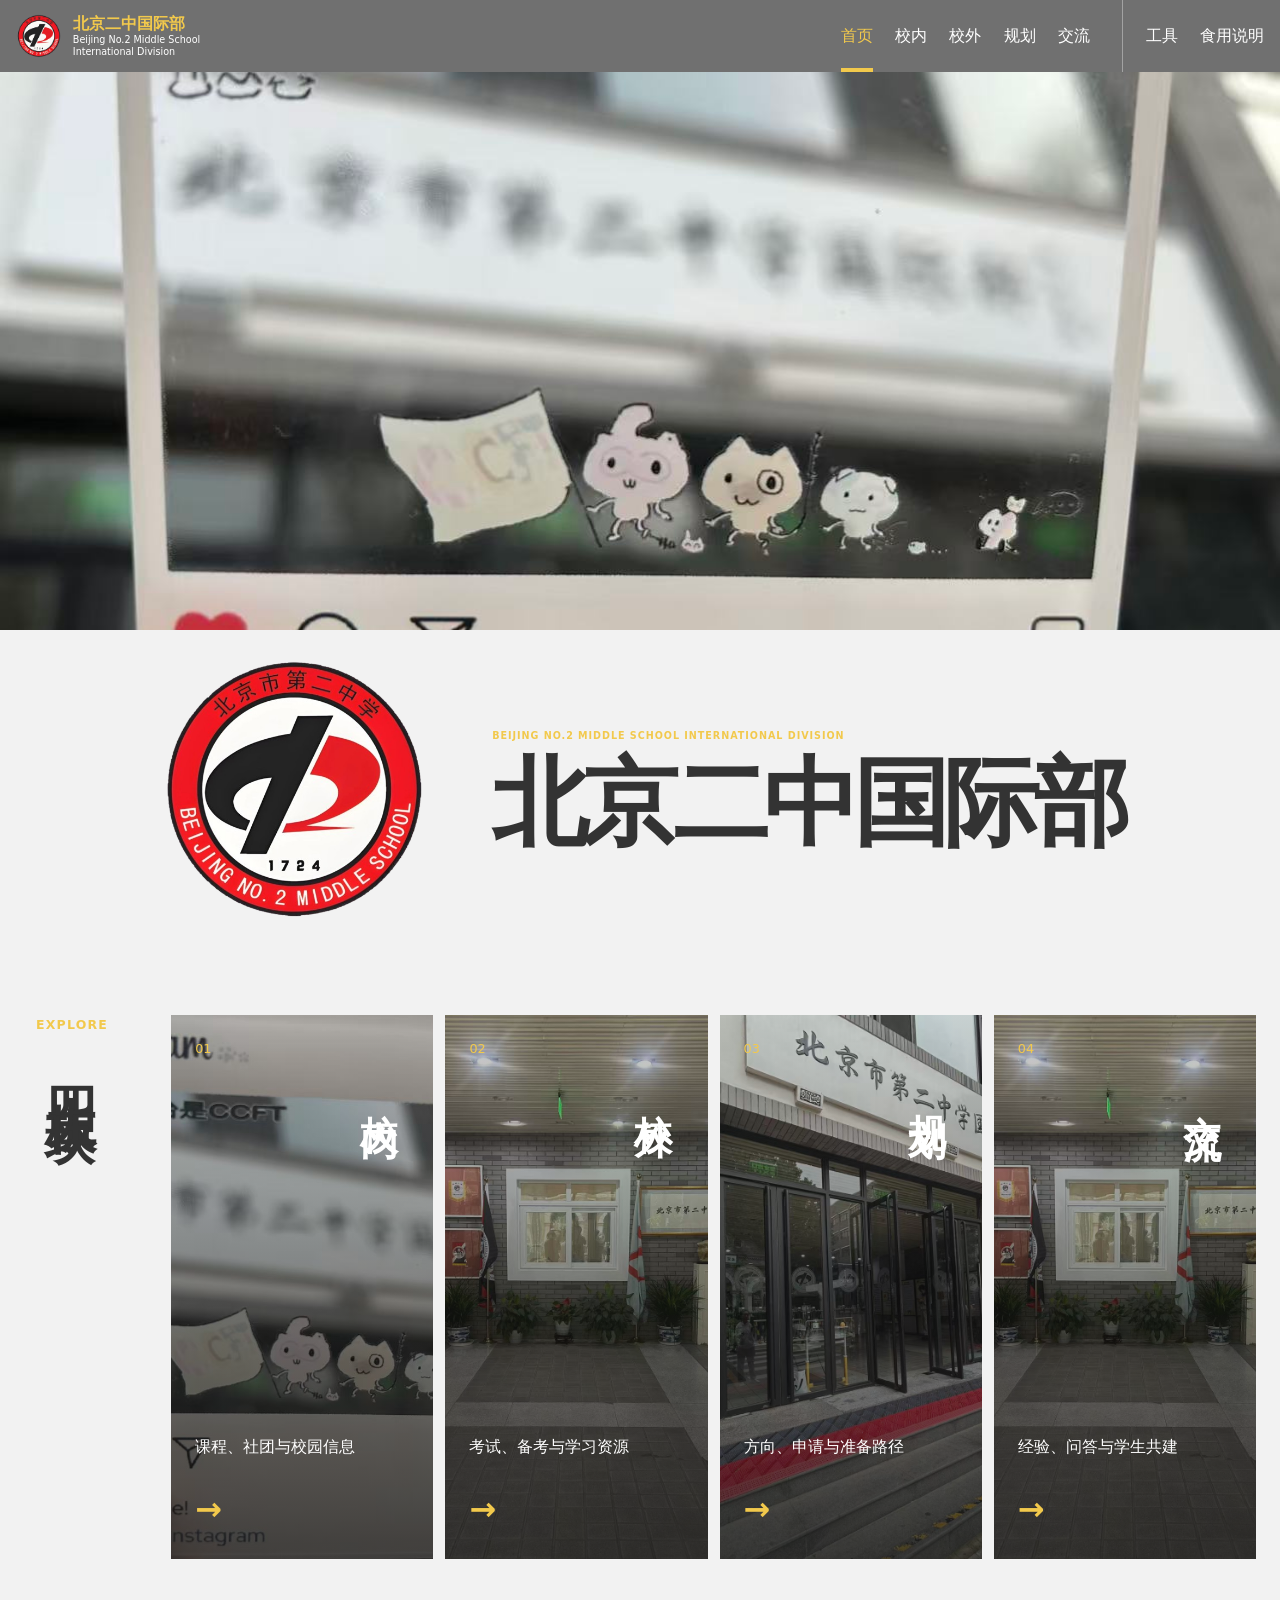
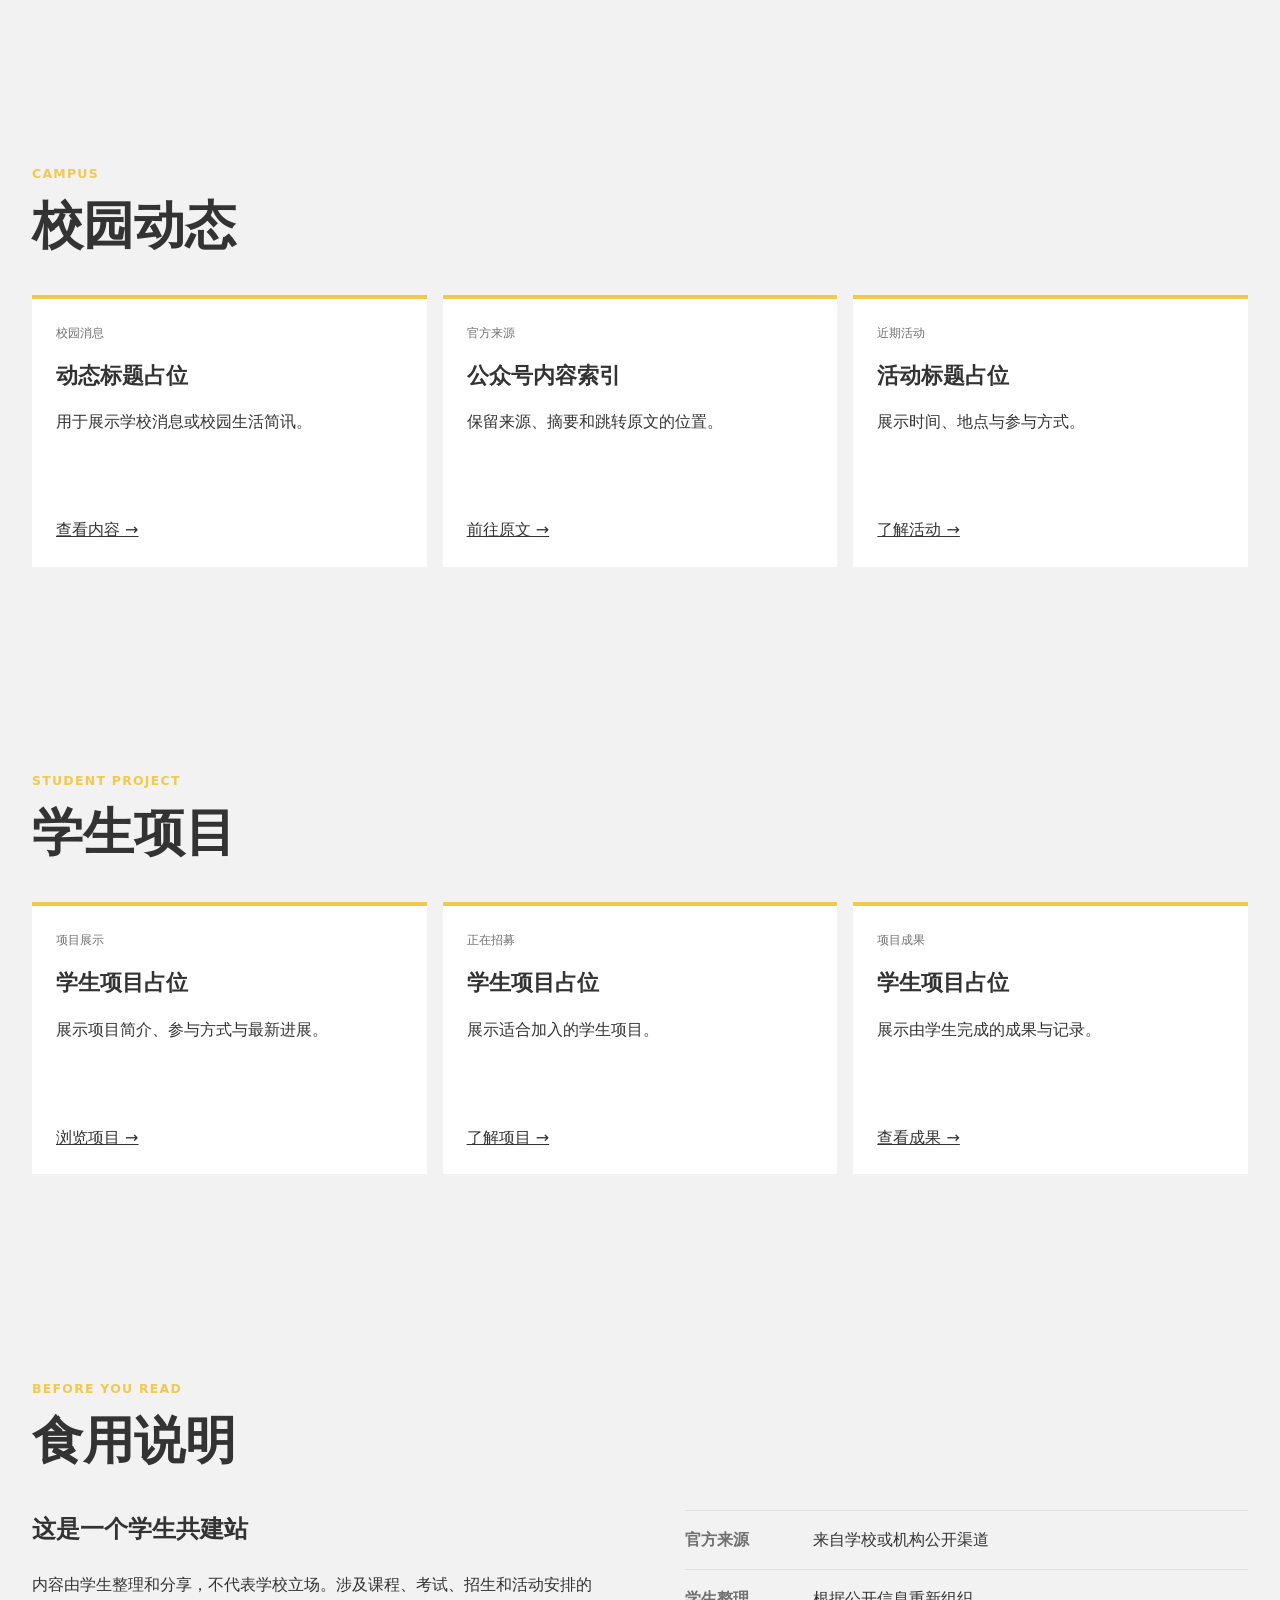
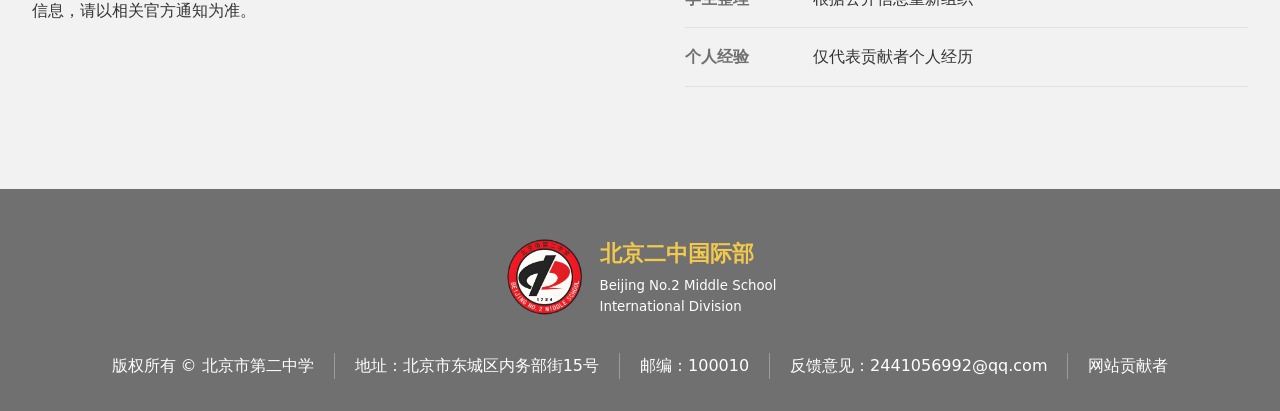
==== index.html @ c49518a4 "Add website prototype" ====
<!doctype html>
<html lang="zh-CN">
<head>
  <meta charset="utf-8">
  <meta name="viewport" content="width=device-width, initial-scale=1">
  <meta name="description" content="面向北京二中国际部学生的校园信息与经验共建站。">
  <title>学生共建站｜北京二中国际部</title>
  <link rel="stylesheet" href="assets/css/base.css">
  <link rel="stylesheet" href="assets/css/home.css">
</head>
<body>
  <header class="nav">
    <div class="wrap nav-in">
      <a class="brand" href="index.html" aria-label="返回首页">
        <img class="brand-logo" src="assets/img/badge.png" alt="北京二中校徽">
        <span class="brand-name">北京二中国际部<small>Beijing No.2 Middle School<br>International Division</small></span>
      </a>

      <nav class="links" aria-label="主导航">
        <a class="is-on" href="index.html">首页</a>
        <a href="School/index.html">校内</a>
        <a href="OffCampus/index.html">校外</a>
        <a href="Planning/index.html">规划</a>
        <a href="Community/index.html">交流</a>
      </nav>

      <nav class="tools" aria-label="辅助导航">
        <a href="Tools/index.html">工具</a>
        <a href="#guide">食用说明</a>
      </nav>

      <details class="menu">
        <summary>☰</summary>
        <nav class="menu-list" aria-label="移动端导航">
          <a href="index.html">首页</a>
          <a href="School/index.html">校内</a>
          <a href="OffCampus/index.html">校外</a>
          <a href="Planning/index.html">规划</a>
          <a href="Community/index.html">交流</a>
          <a href="Tools/index.html">工具</a>
          <a href="#guide">食用说明</a>
        </nav>
      </details>
    </div>
  </header>

  <main class="home">
    <section class="hero" aria-label="校园风景">
      <img src="assets/img/hero-1.jpg" alt="校园活动场景">
    </section>

    <div class="page">
      <section class="intro">
      <div class="wrap intro-in">
        <img class="intro-logo" src="assets/img/badge.png" alt="校徽">
        <div>
          <p class="eyebrow">Beijing No.2 Middle School International Division</p>
          <h1>北京二中国际部</h1>
        </div>
      </div>
      </section>

      <section class="section wrap portals" id="portals">
      <header class="portal-head">
        <p class="eyebrow">Explore</p>
        <h2>四大板块</h2>
      </header>
      <div class="tiles" aria-label="网站板块">
        <a class="tile" href="School/index.html">
          <img src="assets/img/hero-1.jpg" alt="">
          <span>01</span><h3>校内</h3><p>课程、社团与校园信息</p><b aria-hidden="true">→</b>
        </a>
        <a class="tile" href="OffCampus/index.html">
          <img src="assets/img/hero-2.jpg" alt="">
          <span>02</span><h3>校外</h3><p>考试、备考与学习资源</p><b aria-hidden="true">→</b>
        </a>
        <a class="tile" href="Planning/index.html">
          <img src="assets/img/hero-3.jpg" alt="">
          <span>03</span><h3>规划</h3><p>方向、申请与准备路径</p><b aria-hidden="true">→</b>
        </a>
        <a class="tile" href="Community/index.html">
          <img src="assets/img/hero-2.jpg" alt="">
          <span>04</span><h3>交流</h3><p>经验、问答与学生共建</p><b aria-hidden="true">→</b>
        </a>
      </div>
      </section>

      <section class="section section-soft">
      <div class="wrap">
        <header class="head">
          <div><p class="eyebrow">Campus</p><h2>校园动态</h2></div>
        </header>
        <div class="feed">
          <article class="story">
            <p class="tag">校园消息</p><h3>动态标题占位</h3>
            <p>用于展示学校消息或校园生活简讯。</p><a href="#">查看内容 →</a>
          </article>
          <article class="story">
            <p class="tag">官方来源</p><h3>公众号内容索引</h3>
            <p>保留来源、摘要和跳转原文的位置。</p><a href="#">前往原文 →</a>
          </article>
          <article class="story">
            <p class="tag">近期活动</p><h3>活动标题占位</h3>
            <p>展示时间、地点与参与方式。</p><a href="#">了解活动 →</a>
          </article>
        </div>
      </div>
      </section>

      <section class="section section-soft">
      <div class="wrap">
        <header class="head">
          <div><p class="eyebrow">Student Project</p><h2>学生项目</h2></div>
        </header>
        <div class="feed">
          <article class="story">
            <p class="tag">项目展示</p><h3>学生项目占位</h3>
            <p>展示项目简介、参与方式与最新进展。</p><a href="#">浏览项目 →</a>
          </article>
          <article class="story">
            <p class="tag">正在招募</p><h3>学生项目占位</h3>
            <p>展示适合加入的学生项目。</p><a href="#">了解项目 →</a>
          </article>
          <article class="story">
            <p class="tag">项目成果</p><h3>学生项目占位</h3>
            <p>展示由学生完成的成果与记录。</p><a href="#">查看成果 →</a>
          </article>
        </div>
      </div>
      </section>

      <section class="section wrap guide" id="guide">
      <header class="head">
        <div><p class="eyebrow">Before You Read</p><h2>食用说明</h2></div>
      </header>
      <div class="guide-grid">
        <div>
          <h3>这是一个学生共建站</h3>
          <p>内容由学生整理和分享，不代表学校立场。涉及课程、考试、招生和活动安排的信息，请以相关官方通知为准。</p>
        </div>
        <ul class="notes">
          <li><b>官方来源</b><span>来自学校或机构公开渠道</span></li>
          <li><b>学生整理</b><span>根据公开信息重新组织</span></li>
          <li><b>个人经验</b><span>仅代表贡献者个人经历</span></li>
        </ul>
      </div>
      </section>

    </div>
  </main>

  <footer class="foot">
    <div class="wrap foot-in">
      <a class="foot-brand" href="index.html" aria-label="返回首页">
        <img src="assets/img/badge.png" alt="校徽">
        <span><b>北京二中国际部</b><small>Beijing No.2 Middle School<br>International Division</small></span>
      </a>
      <div class="foot-meta">
        <span>版权所有 © 北京市第二中学</span>
        <span>地址：北京市东城区内务部街15号</span>
        <span>邮编：100010</span>
        <a href="mailto:2441056992@qq.com">反馈意见：2441056992@qq.com</a>
        <a href="#">网站贡献者</a>
      </div>
    </div>
  </footer>
</body>
</html>
---- assets/css/base.css ----
* {
  box-sizing: border-box;
}

body {
  margin: 0;
  font-family: system-ui, sans-serif;
  line-height: 1.6;
}

.container {
  width: min(100% - 2rem, 72rem);
  margin-inline: auto;
}

header,
main,
footer {
  padding-block: 1.5rem;
}

nav ul,
.list {
  display: flex;
  flex-wrap: wrap;
  gap: 0.75rem 1.25rem;
  padding: 0;
  list-style: none;
}

.grid {
  display: grid;
  grid-template-columns: repeat(auto-fit, minmax(14rem, 1fr));
  gap: 1rem;
}

.card {
  padding: 1rem;
  border: 1px solid;
}

.card h2,
.card h3 {
  margin-top: 0;
}

.stack > * + * {
  margin-top: 1.5rem;
}

table {
  width: 100%;
  border-collapse: collapse;
}

th,
td {
  padding: 0.75rem;
  border: 1px solid;
  text-align: left;
}

footer {
  margin-top: 2rem;
  border-top: 1px solid;
}
---- assets/css/home.css ----
:root {
  --gray: #707070;
  --yellow: #f2c94c;
  --soft: #f2f2f2;
  --ink: #333;
  --white: #fff;
  --line: #e0e0e0;
}

html {
  scroll-behavior: smooth;
}

body {
  background: var(--white);
  color: var(--ink);
}

a {
  color: inherit;
}

.wrap {
  width: min(100% - 3rem, 76rem);
  margin-inline: auto;
}

.nav {
  position: sticky;
  top: 0;
  z-index: 20;
  padding: 0;
  background: var(--gray);
  color: var(--white);
}

.nav-in {
  width: min(100% - 2rem, 90rem);
  min-height: 4.5rem;
  display: flex;
  align-items: center;
  gap: 2rem;
}

.brand {
  display: flex;
  align-items: center;
  gap: 0.75rem;
  text-decoration: none;
  white-space: nowrap;
}

.brand-logo {
  width: 2.8rem;
  height: 2.8rem;
  object-fit: contain;
}

.brand-name {
  color: var(--yellow);
  font-weight: 700;
  line-height: 1.25;
}

.brand-name small {
  display: block;
  color: var(--white);
  font-size: 0.6rem;
  font-weight: 500;
}

.links,
.tools {
  display: flex;
  align-items: center;
  gap: 1.4rem;
}

.links {
  margin-left: auto;
}

.links a,
.tools a {
  padding-block: 1.45rem 1.2rem;
  border-bottom: 0.25rem solid transparent;
  text-decoration: none;
}

.links a:hover,
.links .is-on,
.tools a:hover {
  border-color: var(--yellow);
  color: var(--yellow);
}

.tools {
  padding-left: 1.4rem;
  border-left: 1px solid rgba(255, 255, 255, 0.35);
}

.menu {
  display: none;
  margin-left: auto;
  position: relative;
}

.menu summary {
  cursor: pointer;
  list-style: none;
}

.menu-list {
  position: absolute;
  top: 2.4rem;
  right: 0;
  min-width: 11rem;
  display: grid;
  padding: 0.75rem;
  background: var(--gray);
  border: 1px solid rgba(255, 255, 255, 0.35);
}

.menu-list a {
  padding: 0.7rem 0.8rem;
  text-decoration: none;
}

.home {
  padding: 0;
}

.hero {
  position: sticky;
  top: 4.5rem;
  height: 62svh;
  overflow: hidden;
  padding: 0;
  background: var(--ink);
}

.hero img {
  width: 100%;
  height: 100%;
  object-fit: cover;
  object-position: center;
}

.page {
  position: relative;
  z-index: 2;
  background: var(--soft);
}

.intro {
  position: relative;
  display: grid;
  align-items: center;
  padding-block: clamp(0.875rem, 2vw, 1.5rem) clamp(1.5rem, 3vw, 3rem);
  background: var(--soft);
}

.intro-in {
  display: flex;
  align-items: center;
  justify-content: center;
  gap: clamp(1.5rem, 5vw, 4rem);
}

.intro-logo {
  width: clamp(9rem, 22vw, 17rem);
  height: auto;
}

.intro h1 {
  margin: 0;
  font-size: clamp(3rem, 7.5vw, 7rem);
  line-height: 1;
  letter-spacing: -0.06em;
}

.eyebrow {
  margin: 0 0 0.75rem;
  color: var(--yellow);
  font-size: 0.78rem;
  font-weight: 700;
  letter-spacing: 0.1em;
  text-transform: uppercase;
}

.intro .eyebrow {
  font-size: clamp(0.58rem, 0.75vw, 0.78rem);
}

.section {
  padding-block: clamp(4rem, 8vw, 7rem);
}

.section-soft {
  background: var(--soft);
}

.head {
  display: flex;
  align-items: end;
  justify-content: space-between;
  gap: 2rem;
  margin-bottom: 2.5rem;
  padding: 0;
}

.head h2 {
  margin: 0;
  font-size: clamp(2rem, 4vw, 3.2rem);
  line-height: 1.15;
}

.head > p {
  max-width: 28rem;
  margin: 0;
}

.portals {
  width: min(100% - 3rem, 86rem);
  display: grid;
  grid-template-columns: 6rem 1fr;
  gap: clamp(1.5rem, 4vw, 3.5rem);
  padding-top: clamp(2rem, 4vw, 4rem);
}

.portal-head {
  display: flex;
  flex-direction: column;
  align-items: center;
  padding: 0;
}

.portal-head h2 {
  margin: 0;
  font-size: clamp(2.5rem, 4vw, 4rem);
  line-height: 1.15;
  letter-spacing: 0.16em;
  writing-mode: vertical-rl;
}

.tiles {
  display: grid;
  grid-template-columns: repeat(4, 1fr);
  gap: 0.75rem;
}

.tile {
  min-height: 34rem;
  position: relative;
  isolation: isolate;
  overflow: hidden;
  display: flex;
  flex-direction: column;
  padding: 1.5rem;
  background: var(--gray);
  color: var(--white);
  text-decoration: none;
}

.tile::after {
  content: "";
  position: absolute;
  inset: 0;
  z-index: -1;
  background: linear-gradient(180deg, rgba(25, 25, 25, 0.2), rgba(25, 25, 25, 0.78));
}

.tile img {
  position: absolute;
  inset: 0;
  z-index: -2;
  width: 100%;
  height: 100%;
  object-fit: cover;
}

.tile span {
  color: var(--yellow);
  font-size: 0.8rem;
}

.tile h3 {
  margin: 1.5rem 0 0;
  font-size: 2.35rem;
  letter-spacing: 0.18em;
  writing-mode: vertical-rl;
}

.tile p {
  margin: auto 0 1.5rem;
}

.tile b {
  color: var(--yellow);
  font-size: 2rem;
}

.tile:hover {
  outline: 0.25rem solid var(--yellow);
  outline-offset: -0.25rem;
}

.feed {
  display: grid;
  grid-template-columns: repeat(3, 1fr);
  gap: 1rem;
}

.story {
  min-height: 17rem;
  display: flex;
  flex-direction: column;
  padding: 1.5rem;
  background: var(--white);
  border-top: 0.3rem solid var(--yellow);
}

.story h3 {
  margin: 1rem 0 0;
  font-size: 1.35rem;
}

.story a {
  margin-top: auto;
}

.tag {
  margin: 0;
  color: var(--gray);
  font-size: 0.78rem;
}

.guide-grid {
  display: grid;
  grid-template-columns: 1fr 1fr;
  gap: clamp(2rem, 7vw, 6rem);
}

.guide-grid h3 {
  margin-top: 0;
  font-size: 1.5rem;
}

.notes {
  margin: 0;
  padding: 0;
  list-style: none;
  border-top: 1px solid var(--line);
}

.notes li {
  display: grid;
  grid-template-columns: 7rem 1fr;
  gap: 1rem;
  padding-block: 1rem;
  border-bottom: 1px solid var(--line);
}

.notes b {
  color: var(--gray);
}

.foot {
  margin: 0;
  padding-block: 3rem 2rem;
  background: var(--gray);
  border: 0;
  color: var(--white);
}

.foot-in {
  width: min(100% - 3rem, 90rem);
  display: grid;
  justify-items: center;
  gap: 2.25rem;
}

.foot-brand {
  display: flex;
  align-items: center;
  gap: 1rem;
  color: var(--white);
  text-decoration: none;
}

.foot-brand img {
  width: 5rem;
  height: 5rem;
  object-fit: contain;
}

.foot-brand b,
.foot-brand small {
  display: block;
}

.foot-brand b {
  color: var(--yellow);
  font-size: 1.35rem;
}

.foot-brand small {
  margin-top: 0.2rem;
}

.foot-meta {
  display: flex;
  flex-wrap: wrap;
  justify-content: center;
  gap: 0.8rem 1.25rem;
}

.foot-meta > * {
  color: var(--white);
  text-decoration: none;
}

.foot-meta > * + * {
  padding-left: 1.25rem;
  border-left: 1px solid rgba(255, 255, 255, 0.3);
}

.foot-note {
  margin: -1rem 0 0;
  font-size: 0.8rem;
  opacity: 0.8;
}

@media (max-width: 900px) {
  .links,
  .tools {
    display: none;
  }

  .menu {
    display: block;
  }

  .tiles {
    grid-template-columns: repeat(2, 1fr);
  }

  .tile {
    min-height: 28rem;
  }

  .feed {
    grid-template-columns: 1fr;
  }

  .story {
    min-height: 13rem;
  }

  .foot-meta {
    width: 100%;
    display: grid;
    grid-template-columns: repeat(2, minmax(0, 1fr));
  }

  .foot-meta > * + * {
    padding-left: 0;
    border-left: 0;
  }
}

@media (max-width: 600px), (max-aspect-ratio: 4 / 3) {
  .wrap {
    width: min(100% - 2rem, 76rem);
  }

  .brand-name {
    font-size: 0.9rem;
  }

  .hero {
    top: 4.5rem;
    height: 48svh;
  }

  .hero img {
    object-position: center;
  }

  .intro {
    padding-top: clamp(0.75rem, 2vw, 1.25rem);
    padding-bottom: clamp(1.25rem, 3vw, 2rem);
  }

  .intro-in {
    flex-direction: column;
    align-items: center;
    gap: clamp(1rem, 3vw, 1.5rem);
    text-align: center;
  }

  .intro-logo {
    margin-inline: auto;
  }

  .intro .eyebrow {
    width: 100%;
    font-size: clamp(0.52rem, 1.3vw, 0.68rem);
    letter-spacing: 0.08em;
  }

  .intro h1 {
    font-size: clamp(2.4rem, 10vw, 3.8rem);
  }

  .head {
    align-items: start;
    flex-direction: column;
  }

  .portals,
  .tiles,
  .guide-grid {
    grid-template-columns: 1fr;
  }

  .portal-head {
    align-items: flex-start;
  }

  .portal-head h2 {
    letter-spacing: normal;
    writing-mode: horizontal-tb;
  }

  .tile {
    min-height: 21rem;
  }

  .tile h3 {
    margin-top: auto;
    writing-mode: horizontal-tb;
  }

  .notes li {
    grid-template-columns: 1fr;
    gap: 0.25rem;
  }

  .foot-meta {
    grid-template-columns: 1fr;
    justify-items: center;
  }
}

@media (prefers-reduced-motion: reduce) {
  html {
    scroll-behavior: auto;
  }
}
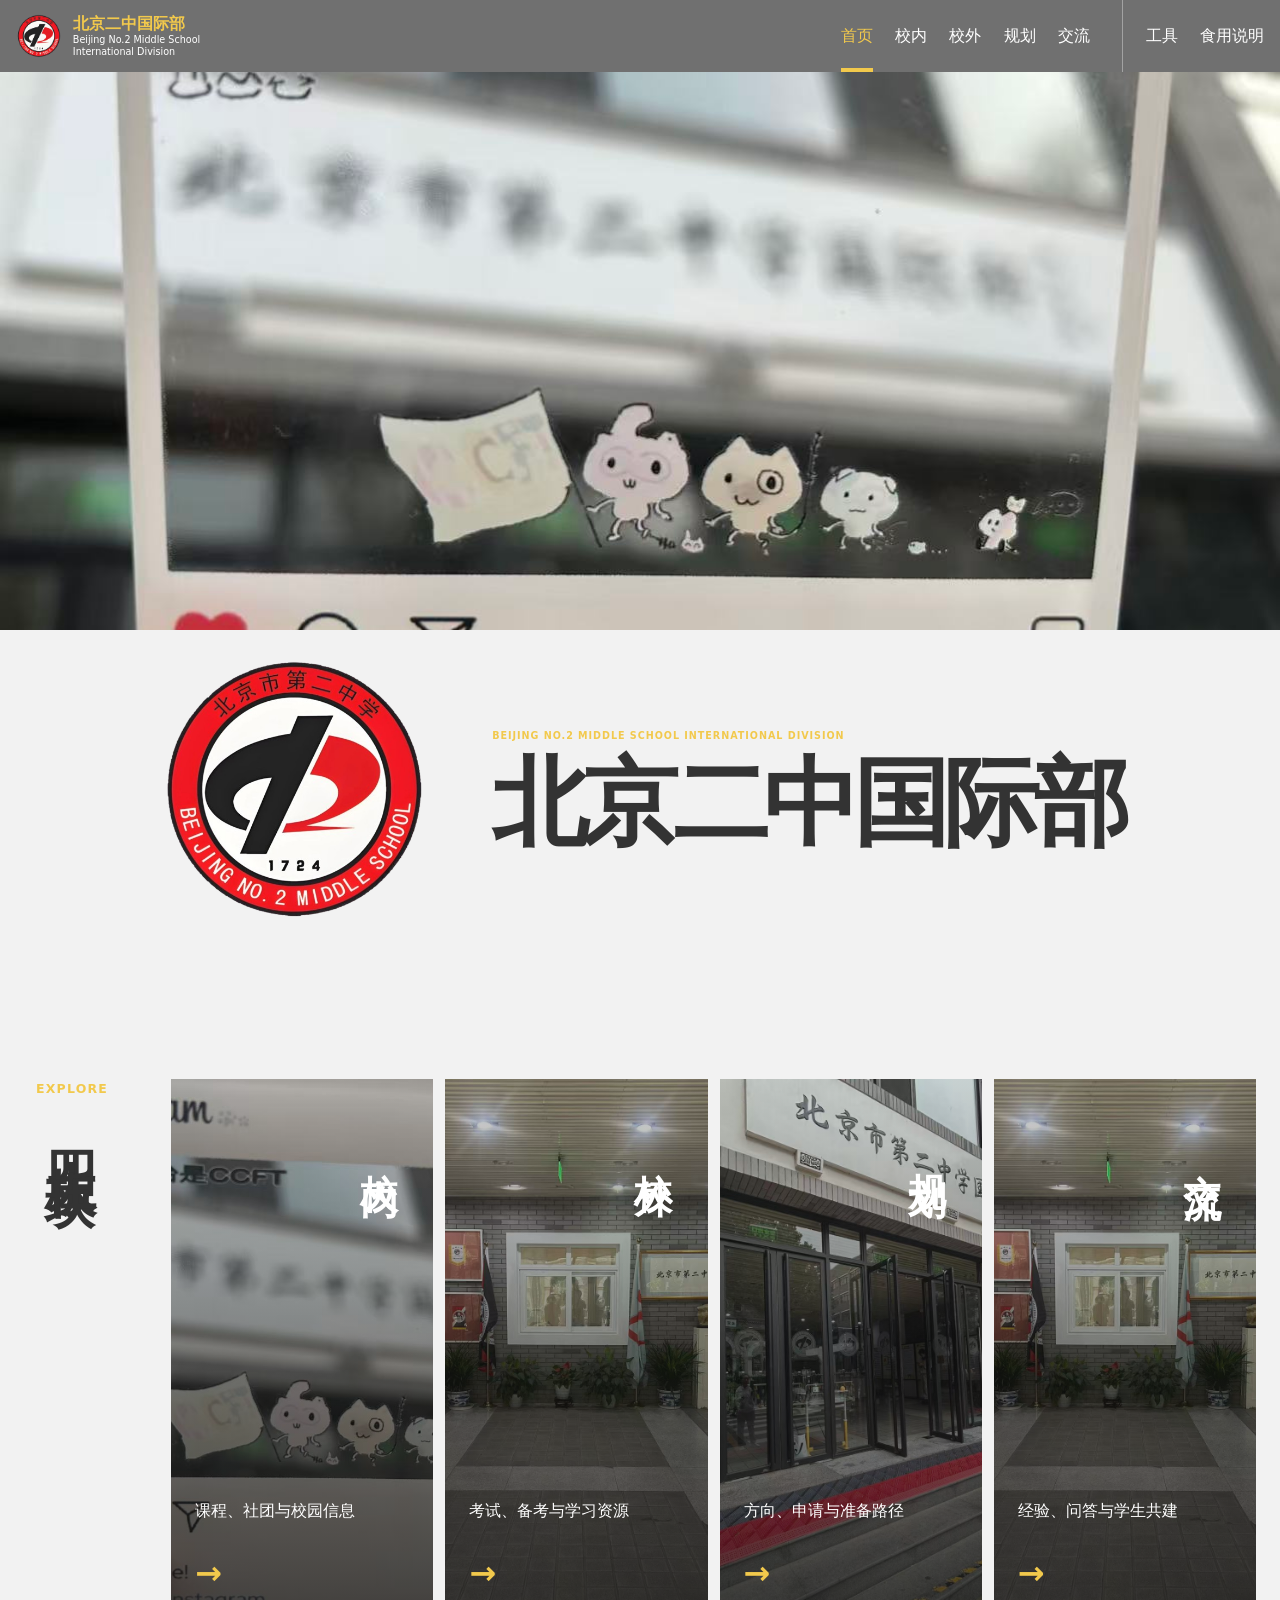
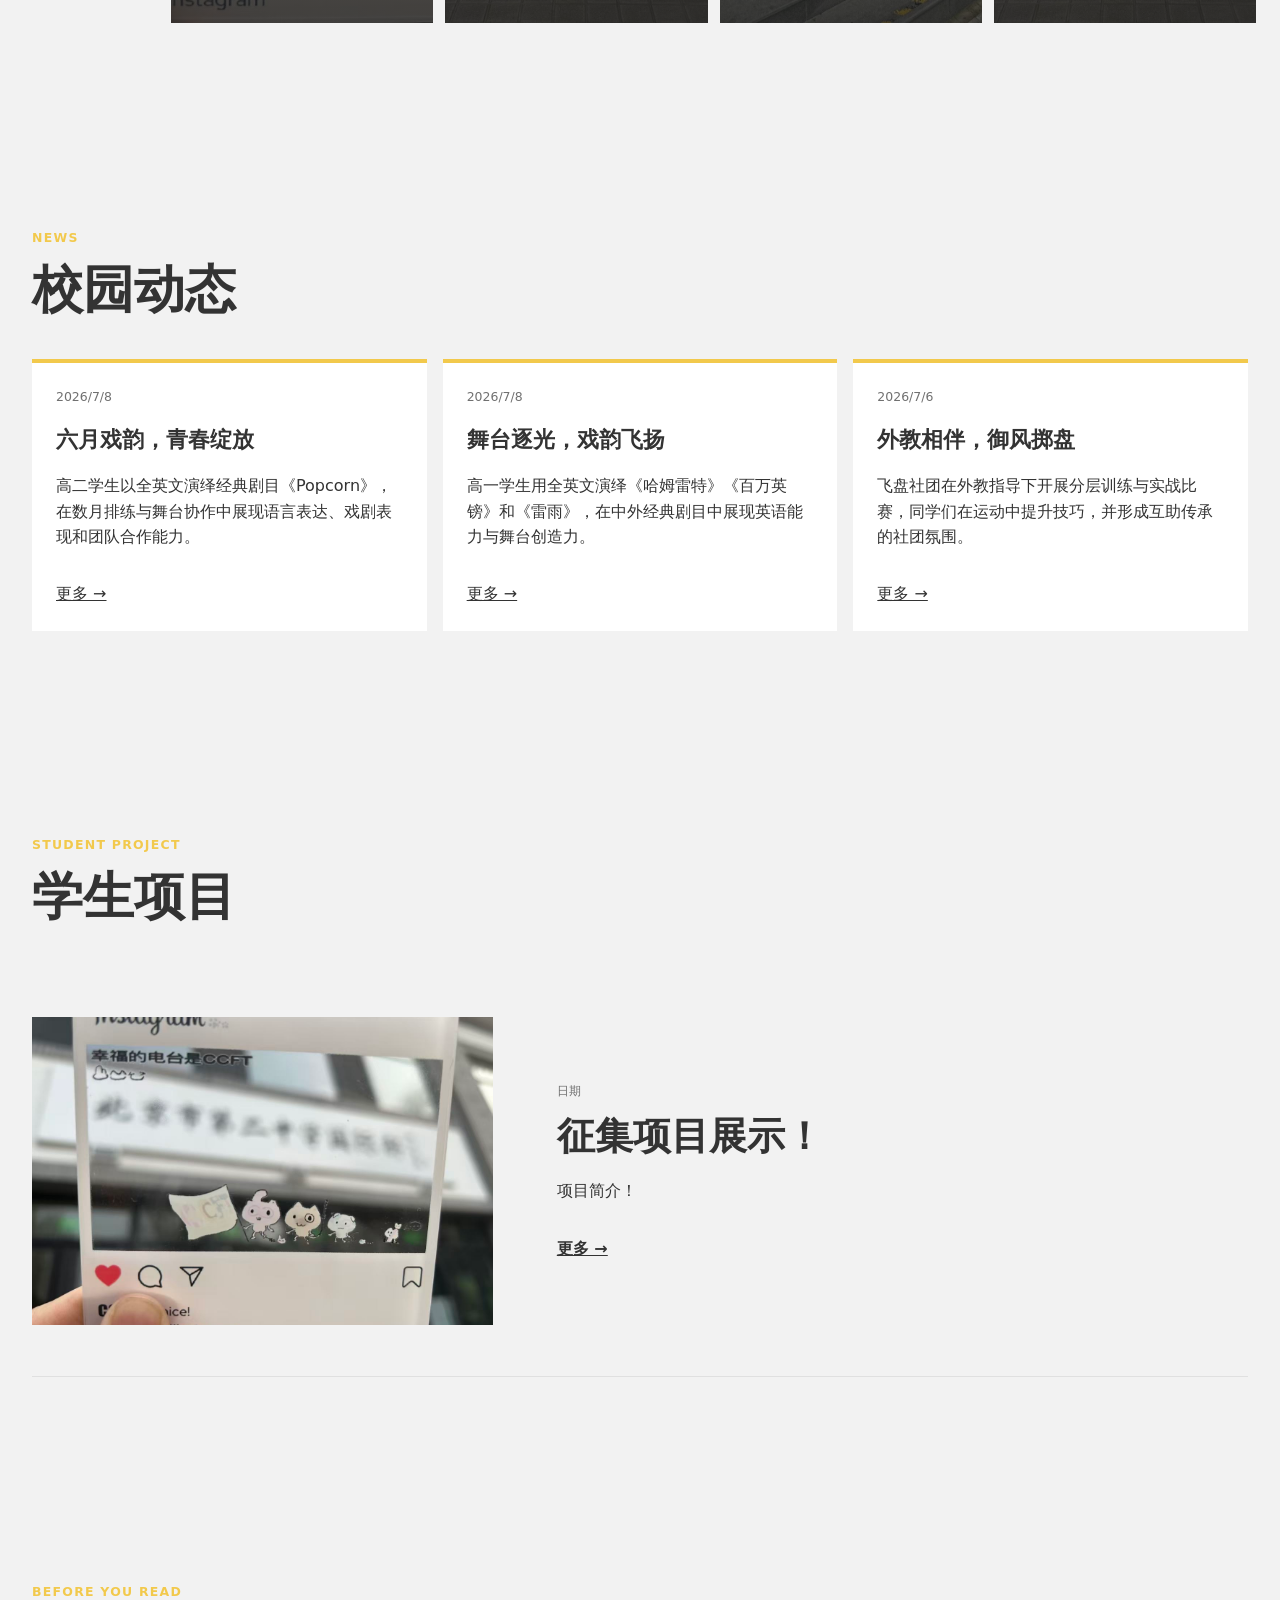
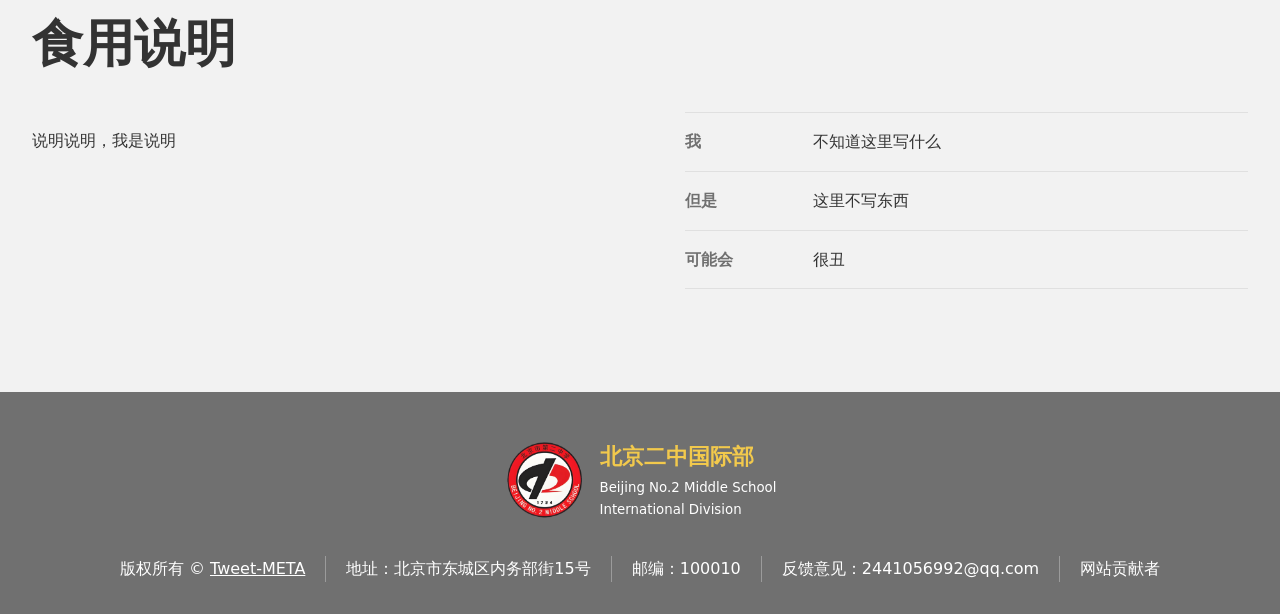
==== commit 0349b181: "Adjustments to the homepage" ====
--- a/index.html
+++ b/index.html
@@ -1,22 +1,26 @@
 <!doctype html>
 <html lang="zh-CN">
+
 <head>
   <meta charset="utf-8">
   <meta name="viewport" content="width=device-width, initial-scale=1">
-  <meta name="description" content="面向北京二中国际部学生的校园信息与经验共建站。">
-  <title>学生共建站｜北京二中国际部</title>
+  <meta name="description" content="北京二中国际部">
+  <title>北京二中国际部</title>
   <link rel="stylesheet" href="assets/css/base.css">
   <link rel="stylesheet" href="assets/css/home.css">
 </head>
+
 <body>
-  <header class="nav">
-    <div class="wrap nav-in">
-      <a class="brand" href="index.html" aria-label="返回首页">
-        <img class="brand-logo" src="assets/img/badge.png" alt="北京二中校徽">
-        <span class="brand-name">北京二中国际部<small>Beijing No.2 Middle School<br>International Division</small></span>
+  <header style="position: sticky; top: 0; z-index: 20; padding: 0; background: var(--gray); color: var(--white);">
+    <div class="wrap" style="width: min(100% - 2rem, 90rem); min-height: 4.5rem; display: flex; align-items: center; gap: 2rem;">
+      <a href="index.html" aria-label="返回首页" style="display: flex; align-items: center; gap: 0.75rem; text-decoration: none; white-space: nowrap;">
+        <img src="assets/img/badge.png" alt="北京二中校徽" style="width: 2.8rem; height: 2.8rem; object-fit: contain;">
+        <span class="brand-name" style="color: var(--yellow); font-weight: 700; line-height: 1.25;">
+          北京二中国际部<small style="display: block; color: var(--white); font-size: 0.6rem; font-weight: 500;">Beijing No.2 Middle School<br>International Division</small>
+        </span>
       </a>
 
-      <nav class="links" aria-label="主导航">
+      <nav class="links" aria-label="主导航" style="margin-left: auto;">
         <a class="is-on" href="index.html">首页</a>
         <a href="School/index.html">校内</a>
         <a href="OffCampus/index.html">校外</a>
@@ -24,14 +28,14 @@
         <a href="Community/index.html">交流</a>
       </nav>
 
-      <nav class="tools" aria-label="辅助导航">
+      <nav class="tools" aria-label="辅助导航" style="padding-left: 1.4rem; border-left: 1px solid rgba(255, 255, 255, 0.35);">
         <a href="Tools/index.html">工具</a>
         <a href="#guide">食用说明</a>
       </nav>
 
-      <details class="menu">
-        <summary>☰</summary>
-        <nav class="menu-list" aria-label="移动端导航">
+      <details class="menu" style="margin-left: auto; position: relative;">
+        <summary style="cursor: pointer; list-style: none;">☰</summary>
+        <nav class="menu-list" aria-label="移动端导航" style="position: absolute; top: 2.4rem; right: 0; min-width: 11rem; display: grid; padding: 0.75rem; background: var(--gray); border: 1px solid rgba(255, 255, 255, 0.35);">
           <a href="index.html">首页</a>
           <a href="School/index.html">校内</a>
           <a href="OffCampus/index.html">校外</a>
@@ -44,119 +48,162 @@
     </div>
   </header>
 
-  <main class="home">
+  <main style="padding: 0;">
     <section class="hero" aria-label="校园风景">
-      <img src="assets/img/hero-1.jpg" alt="校园活动场景">
+      <img src="assets/img/hero-1.jpg" alt="校园活动场景" style="width: 100%; height: 100%; object-fit: cover; object-position: center;">
     </section>
 
-    <div class="page">
+    <div style="position: relative; z-index: 2; background: var(--soft);">
       <section class="intro">
-      <div class="wrap intro-in">
-        <img class="intro-logo" src="assets/img/badge.png" alt="校徽">
-        <div>
-          <p class="eyebrow">Beijing No.2 Middle School International Division</p>
-          <h1>北京二中国际部</h1>
-        </div>
-      </div>
+        <div class="wrap intro-in">
+          <img src="assets/img/badge.png" alt="校徽" style="width: clamp(9rem, 22vw, 17rem); height: auto;">
+          <div>
+            <p class="eyebrow">Beijing No.2 Middle School International Division</p>
+            <h1>北京二中国际部</h1>
+          </div>
+        </div>
       </section>
 
       <section class="section wrap portals" id="portals">
-      <header class="portal-head">
-        <p class="eyebrow">Explore</p>
-        <h2>四大板块</h2>
-      </header>
-      <div class="tiles" aria-label="网站板块">
-        <a class="tile" href="School/index.html">
-          <img src="assets/img/hero-1.jpg" alt="">
-          <span>01</span><h3>校内</h3><p>课程、社团与校园信息</p><b aria-hidden="true">→</b>
-        </a>
-        <a class="tile" href="OffCampus/index.html">
-          <img src="assets/img/hero-2.jpg" alt="">
-          <span>02</span><h3>校外</h3><p>考试、备考与学习资源</p><b aria-hidden="true">→</b>
-        </a>
-        <a class="tile" href="Planning/index.html">
-          <img src="assets/img/hero-3.jpg" alt="">
-          <span>03</span><h3>规划</h3><p>方向、申请与准备路径</p><b aria-hidden="true">→</b>
-        </a>
-        <a class="tile" href="Community/index.html">
-          <img src="assets/img/hero-2.jpg" alt="">
-          <span>04</span><h3>交流</h3><p>经验、问答与学生共建</p><b aria-hidden="true">→</b>
-        </a>
-      </div>
-      </section>
-
-      <section class="section section-soft">
-      <div class="wrap">
+        <header class="portal-head">
+          <p class="eyebrow">Explore</p>
+          <h2>四大板块</h2>
+        </header>
+
+        <div class="tiles" aria-label="网站板块">
+          <a class="tile" href="School/index.html">
+            <img src="assets/img/hero-1.jpg" alt="">
+            <h3>校内</h3>
+            <p>课程、社团与校园信息</p>
+            <b aria-hidden="true">→</b>
+          </a>
+
+          <a class="tile" href="OffCampus/index.html">
+            <img src="assets/img/hero-2.jpg" alt="">
+            <h3>校外</h3>
+            <p>考试、备考与学习资源</p>
+            <b aria-hidden="true">→</b>
+          </a>
+
+          <a class="tile" href="Planning/index.html">
+            <img src="assets/img/hero-3.jpg" alt="">
+            <h3>规划</h3>
+            <p>方向、申请与准备路径</p>
+            <b aria-hidden="true">→</b>
+          </a>
+
+          <a class="tile" href="Community/index.html">
+            <img src="assets/img/hero-2.jpg" alt="">
+            <h3>交流</h3>
+            <p>经验、问答与学生共建</p>
+            <b aria-hidden="true">→</b>
+          </a>
+        </div>
+      </section>
+
+      <section class="section" style="background: var(--soft);">
+        <div class="wrap">
+          <header class="head">
+            <div>
+              <p class="eyebrow">News</p>
+              <h2>校园动态</h2>
+            </div>
+          </header>
+
+          <div class="feed">
+            <article class="story">
+              <p class="tag">2026/7/8</p>
+              <h3>六月戏韵，青春绽放</h3>
+              <p>高二学生以全英文演绎经典剧目《Popcorn》，在数月排练与舞台协作中展现语言表达、戏剧表现和团队合作能力。</p>
+              <a href="https://mp.weixin.qq.com/s/TDvIM78UwCLG2QeT26DN6w">更多 →</a>
+            </article>
+
+            <article class="story">
+              <p class="tag">2026/7/8</p>
+              <h3>舞台逐光，戏韵飞扬</h3>
+              <p>高一学生用全英文演绎《哈姆雷特》《百万英镑》和《雷雨》，在中外经典剧目中展现英语能力与舞台创造力。</p>
+              <a href="https://mp.weixin.qq.com/s/_YihWDbtosfYbfjM-CI8PQ">更多 →</a>
+            </article>
+
+            <article class="story">
+              <p class="tag">2026/7/6</p>
+              <h3>外教相伴，御风掷盘</h3>
+              <p>飞盘社团在外教指导下开展分层训练与实战比赛，同学们在运动中提升技巧，并形成互助传承的社团氛围。</p>
+              <a href="https://mp.weixin.qq.com/s/2TDnSWV20seAFHobsg1L0g">更多 →</a>
+            </article>
+          </div>
+        </div>
+      </section>
+
+      <section class="section">
+        <div class="wrap">
+          <header class="head">
+            <div>
+              <p class="eyebrow">Student Project</p>
+              <h2>学生项目</h2>
+            </div>
+          </header>
+
+          <div class="projects">
+            <article class="project">
+              <img class="project-img" src="assets/img/hero-1.jpg" alt="学生项目占位图">
+              <div class="project-body">
+                <p class="tag">日期</p>
+                <h3>征集项目展示！</h3>
+                <p>项目简介！</p>
+                <a href="#">更多 →</a>
+              </div>
+            </article>
+          </div>
+        </div>
+      </section>
+
+      <section class="section wrap" id="guide">
         <header class="head">
-          <div><p class="eyebrow">Campus</p><h2>校园动态</h2></div>
+          <div>
+            <p class="eyebrow">Before You Read</p>
+            <h2>食用说明</h2>
+          </div>
         </header>
-        <div class="feed">
-          <article class="story">
-            <p class="tag">校园消息</p><h3>动态标题占位</h3>
-            <p>用于展示学校消息或校园生活简讯。</p><a href="#">查看内容 →</a>
-          </article>
-          <article class="story">
-            <p class="tag">官方来源</p><h3>公众号内容索引</h3>
-            <p>保留来源、摘要和跳转原文的位置。</p><a href="#">前往原文 →</a>
-          </article>
-          <article class="story">
-            <p class="tag">近期活动</p><h3>活动标题占位</h3>
-            <p>展示时间、地点与参与方式。</p><a href="#">了解活动 →</a>
-          </article>
-        </div>
-      </div>
-      </section>
-
-      <section class="section section-soft">
-      <div class="wrap">
-        <header class="head">
-          <div><p class="eyebrow">Student Project</p><h2>学生项目</h2></div>
-        </header>
-        <div class="feed">
-          <article class="story">
-            <p class="tag">项目展示</p><h3>学生项目占位</h3>
-            <p>展示项目简介、参与方式与最新进展。</p><a href="#">浏览项目 →</a>
-          </article>
-          <article class="story">
-            <p class="tag">正在招募</p><h3>学生项目占位</h3>
-            <p>展示适合加入的学生项目。</p><a href="#">了解项目 →</a>
-          </article>
-          <article class="story">
-            <p class="tag">项目成果</p><h3>学生项目占位</h3>
-            <p>展示由学生完成的成果与记录。</p><a href="#">查看成果 →</a>
-          </article>
-        </div>
-      </div>
-      </section>
-
-      <section class="section wrap guide" id="guide">
-      <header class="head">
-        <div><p class="eyebrow">Before You Read</p><h2>食用说明</h2></div>
-      </header>
-      <div class="guide-grid">
-        <div>
-          <h3>这是一个学生共建站</h3>
-          <p>内容由学生整理和分享，不代表学校立场。涉及课程、考试、招生和活动安排的信息，请以相关官方通知为准。</p>
-        </div>
-        <ul class="notes">
-          <li><b>官方来源</b><span>来自学校或机构公开渠道</span></li>
-          <li><b>学生整理</b><span>根据公开信息重新组织</span></li>
-          <li><b>个人经验</b><span>仅代表贡献者个人经历</span></li>
-        </ul>
-      </div>
-      </section>
-
+
+        <div class="guide-grid">
+          <div>
+            <p>说明说明，我是说明</p>
+          </div>
+
+          <ul class="notes" style="margin: 0; padding: 0; list-style: none; border-top: 1px solid var(--line);">
+            <li>
+              <b>我</b>
+              <span>不知道这里写什么</span>
+            </li>
+            <li>
+              <b>但是</b>
+              <span>这里不写东西</span>
+            </li>
+            <li>
+              <b>可能会</b>
+              <span>很丑</span>
+            </li>
+          </ul>
+        </div>
+      </section>
     </div>
   </main>
 
-  <footer class="foot">
-    <div class="wrap foot-in">
-      <a class="foot-brand" href="index.html" aria-label="返回首页">
-        <img src="assets/img/badge.png" alt="校徽">
-        <span><b>北京二中国际部</b><small>Beijing No.2 Middle School<br>International Division</small></span>
+  <footer style="margin: 0; padding-block: 3rem 2rem; background: var(--gray); border: 0; color: var(--white);">
+    <div class="wrap" style="width: min(100% - 3rem, 90rem); display: grid; justify-items: center; gap: 2.25rem;">
+      <a href="index.html" aria-label="返回首页" style="display: flex; align-items: center; gap: 1rem; color: var(--white); text-decoration: none;">
+        <img src="assets/img/badge.png" alt="校徽" style="width: 5rem; height: 5rem; object-fit: contain;">
+        <span>
+          <b style="display: block; color: var(--yellow); font-size: 1.35rem;">北京二中国际部</b>
+          <small style="display: block; margin-top: 0.2rem;">Beijing No.2 Middle School<br>International Division</small>
+        </span>
       </a>
+
       <div class="foot-meta">
-        <span>版权所有 © 北京市第二中学</span>
+        <span>
+          版权所有 © <a href="https://github.com/Tweet-META/">Tweet-META</a>
+        </span>
         <span>地址：北京市东城区内务部街15号</span>
         <span>邮编：100010</span>
         <a href="mailto:2441056992@qq.com">反馈意见：2441056992@qq.com</a>
@@ -165,4 +212,5 @@
     </div>
   </footer>
 </body>
+
 </html>
--- a/assets/css/home.css
+++ b/assets/css/home.css
@@ -25,59 +25,11 @@
   margin-inline: auto;
 }
 
-.nav {
-  position: sticky;
-  top: 0;
-  z-index: 20;
-  padding: 0;
-  background: var(--gray);
-  color: var(--white);
-}
-
-.nav-in {
-  width: min(100% - 2rem, 90rem);
-  min-height: 4.5rem;
-  display: flex;
-  align-items: center;
-  gap: 2rem;
-}
-
-.brand {
-  display: flex;
-  align-items: center;
-  gap: 0.75rem;
-  text-decoration: none;
-  white-space: nowrap;
-}
-
-.brand-logo {
-  width: 2.8rem;
-  height: 2.8rem;
-  object-fit: contain;
-}
-
-.brand-name {
-  color: var(--yellow);
-  font-weight: 700;
-  line-height: 1.25;
-}
-
-.brand-name small {
-  display: block;
-  color: var(--white);
-  font-size: 0.6rem;
-  font-weight: 500;
-}
-
 .links,
 .tools {
   display: flex;
   align-items: center;
   gap: 1.4rem;
-}
-
-.links {
-  margin-left: auto;
 }
 
 .links a,
@@ -94,40 +46,13 @@
   color: var(--yellow);
 }
 
-.tools {
-  padding-left: 1.4rem;
-  border-left: 1px solid rgba(255, 255, 255, 0.35);
-}
-
 .menu {
   display: none;
-  margin-left: auto;
-  position: relative;
-}
-
-.menu summary {
-  cursor: pointer;
-  list-style: none;
-}
-
-.menu-list {
-  position: absolute;
-  top: 2.4rem;
-  right: 0;
-  min-width: 11rem;
-  display: grid;
-  padding: 0.75rem;
-  background: var(--gray);
-  border: 1px solid rgba(255, 255, 255, 0.35);
 }
 
 .menu-list a {
   padding: 0.7rem 0.8rem;
   text-decoration: none;
-}
-
-.home {
-  padding: 0;
 }
 
 .hero {
@@ -135,29 +60,13 @@
   top: 4.5rem;
   height: 62svh;
   overflow: hidden;
-  padding: 0;
   background: var(--ink);
 }
 
-.hero img {
-  width: 100%;
-  height: 100%;
-  object-fit: cover;
-  object-position: center;
-}
-
-.page {
-  position: relative;
-  z-index: 2;
-  background: var(--soft);
-}
-
 .intro {
-  position: relative;
-  display: grid;
-  align-items: center;
   padding-block: clamp(0.875rem, 2vw, 1.5rem) clamp(1.5rem, 3vw, 3rem);
   background: var(--soft);
+  margin-bottom: 4rem;
 }
 
 .intro-in {
@@ -165,11 +74,6 @@
   align-items: center;
   justify-content: center;
   gap: clamp(1.5rem, 5vw, 4rem);
-}
-
-.intro-logo {
-  width: clamp(9rem, 22vw, 17rem);
-  height: auto;
 }
 
 .intro h1 {
@@ -196,15 +100,7 @@
   padding-block: clamp(4rem, 8vw, 7rem);
 }
 
-.section-soft {
-  background: var(--soft);
-}
-
 .head {
-  display: flex;
-  align-items: end;
-  justify-content: space-between;
-  gap: 2rem;
   margin-bottom: 2.5rem;
   padding: 0;
 }
@@ -213,11 +109,6 @@
   margin: 0;
   font-size: clamp(2rem, 4vw, 3.2rem);
   line-height: 1.15;
-}
-
-.head > p {
-  max-width: 28rem;
-  margin: 0;
 }
 
 .portals {
@@ -279,13 +170,8 @@
   object-fit: cover;
 }
 
-.tile span {
-  color: var(--yellow);
-  font-size: 0.8rem;
-}
-
 .tile h3 {
-  margin: 1.5rem 0 0;
+  margin: 2.5rem 0 0;
   font-size: 2.35rem;
   letter-spacing: 0.18em;
   writing-mode: vertical-rl;
@@ -335,22 +221,41 @@
   font-size: 0.78rem;
 }
 
+.project {
+  display: grid;
+  grid-template-columns: minmax(18rem, 2fr) minmax(0, 3fr);
+  gap: clamp(2rem, 5vw, 5rem);
+  align-items: center;
+  padding-block: clamp(2rem, 4vw, 3.5rem);
+  border-bottom: 1px solid var(--line);
+}
+
+.project-img {
+  display: block;
+  width: 100%;
+  height: clamp(14rem, 24vw, 20rem);
+  object-fit: cover;
+}
+
+.project-body h3 {
+  margin: 0.85rem 0 0;
+  font-size: clamp(1.75rem, 3vw, 2.8rem);
+  line-height: 1.15;
+}
+
+.project-body > p:not(.tag) {
+  max-width: 38rem;
+  margin-block: 1.25rem 2rem;
+}
+
+.project-body a {
+  font-weight: 700;
+}
+
 .guide-grid {
   display: grid;
   grid-template-columns: 1fr 1fr;
   gap: clamp(2rem, 7vw, 6rem);
-}
-
-.guide-grid h3 {
-  margin-top: 0;
-  font-size: 1.5rem;
-}
-
-.notes {
-  margin: 0;
-  padding: 0;
-  list-style: none;
-  border-top: 1px solid var(--line);
 }
 
 .notes li {
@@ -365,49 +270,6 @@
   color: var(--gray);
 }
 
-.foot {
-  margin: 0;
-  padding-block: 3rem 2rem;
-  background: var(--gray);
-  border: 0;
-  color: var(--white);
-}
-
-.foot-in {
-  width: min(100% - 3rem, 90rem);
-  display: grid;
-  justify-items: center;
-  gap: 2.25rem;
-}
-
-.foot-brand {
-  display: flex;
-  align-items: center;
-  gap: 1rem;
-  color: var(--white);
-  text-decoration: none;
-}
-
-.foot-brand img {
-  width: 5rem;
-  height: 5rem;
-  object-fit: contain;
-}
-
-.foot-brand b,
-.foot-brand small {
-  display: block;
-}
-
-.foot-brand b {
-  color: var(--yellow);
-  font-size: 1.35rem;
-}
-
-.foot-brand small {
-  margin-top: 0.2rem;
-}
-
 .foot-meta {
   display: flex;
   flex-wrap: wrap;
@@ -423,12 +285,6 @@
 .foot-meta > * + * {
   padding-left: 1.25rem;
   border-left: 1px solid rgba(255, 255, 255, 0.3);
-}
-
-.foot-note {
-  margin: -1rem 0 0;
-  font-size: 0.8rem;
-  opacity: 0.8;
 }
 
 @media (max-width: 900px) {
@@ -483,10 +339,6 @@
     height: 48svh;
   }
 
-  .hero img {
-    object-position: center;
-  }
-
   .intro {
     padding-top: clamp(0.75rem, 2vw, 1.25rem);
     padding-bottom: clamp(1.25rem, 3vw, 2rem);
@@ -494,13 +346,8 @@
 
   .intro-in {
     flex-direction: column;
-    align-items: center;
     gap: clamp(1rem, 3vw, 1.5rem);
     text-align: center;
-  }
-
-  .intro-logo {
-    margin-inline: auto;
   }
 
   .intro .eyebrow {
@@ -513,11 +360,6 @@
     font-size: clamp(2.4rem, 10vw, 3.8rem);
   }
 
-  .head {
-    align-items: start;
-    flex-direction: column;
-  }
-
   .portals,
   .tiles,
   .guide-grid {
@@ -542,6 +384,15 @@
     writing-mode: horizontal-tb;
   }
 
+  .project {
+    grid-template-columns: 1fr;
+    gap: 1.5rem;
+  }
+
+  .project-img {
+    height: auto;
+  }
+
   .notes li {
     grid-template-columns: 1fr;
     gap: 0.25rem;
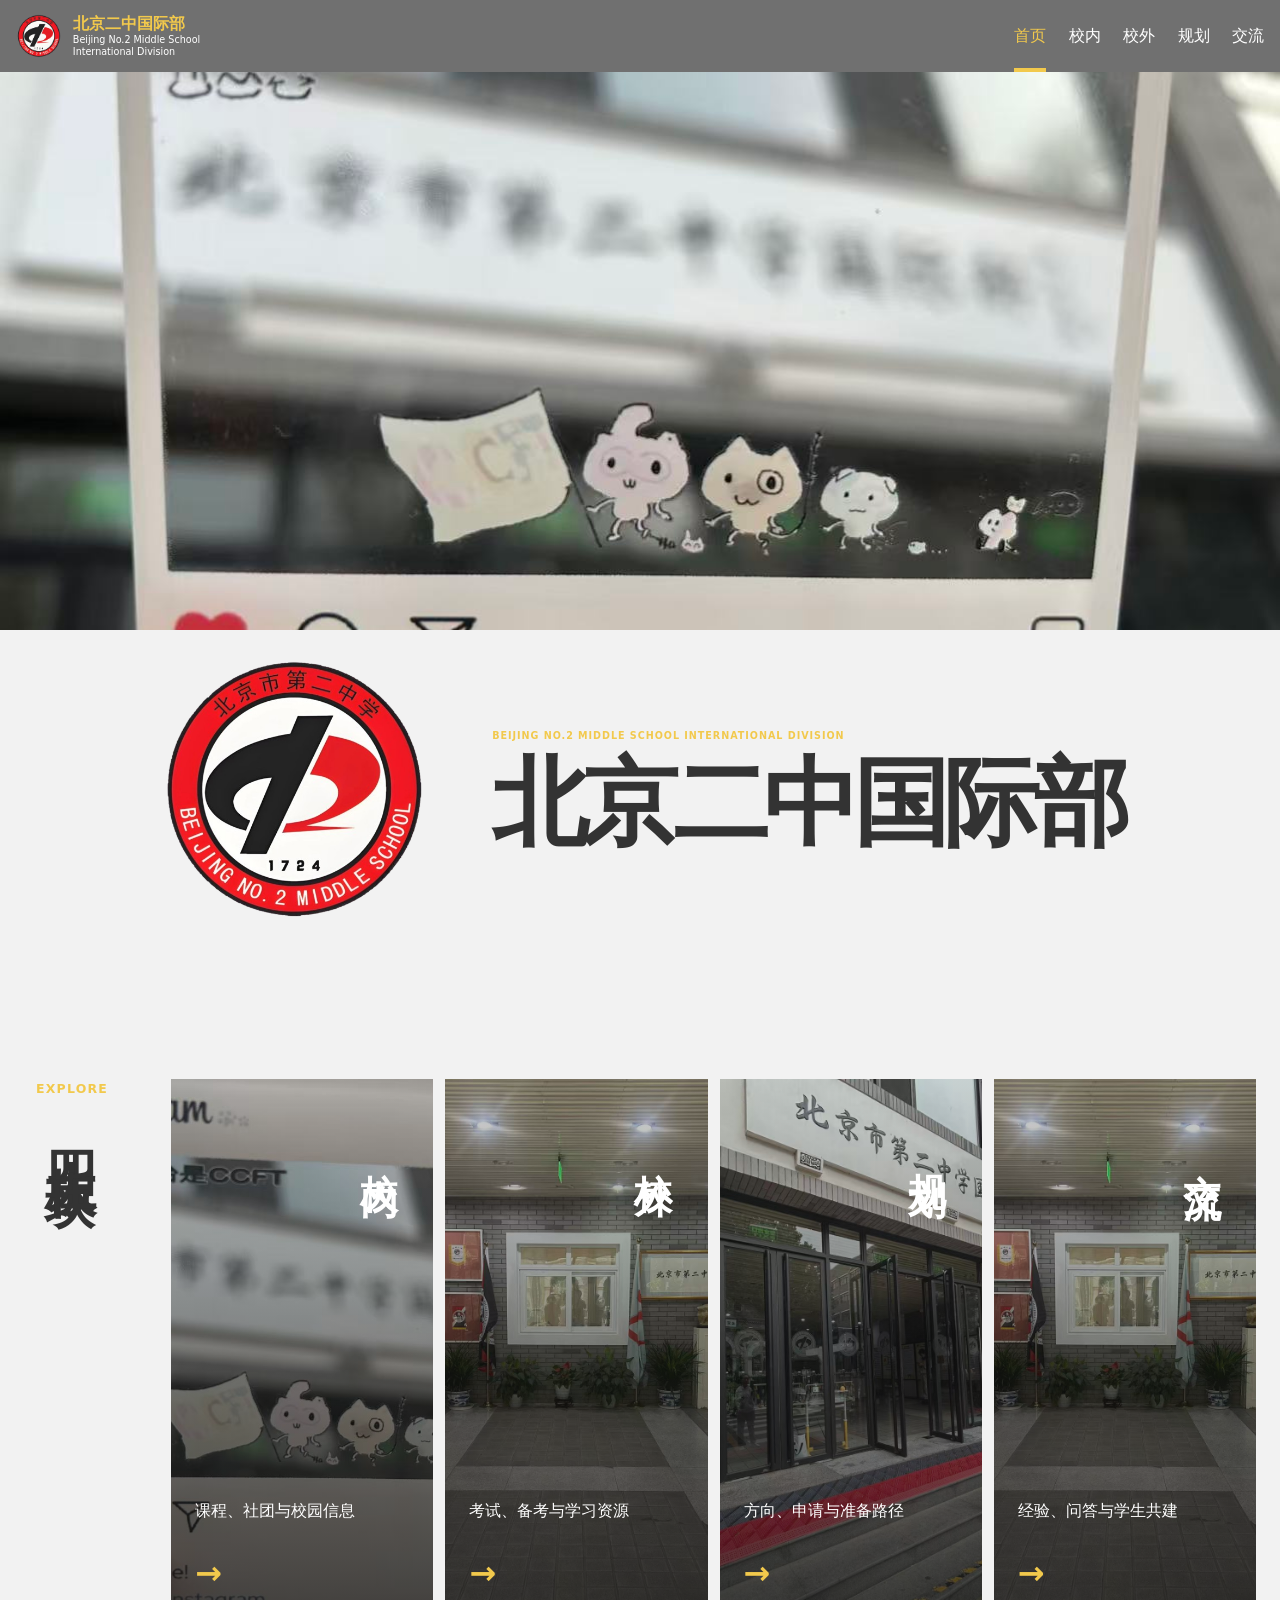
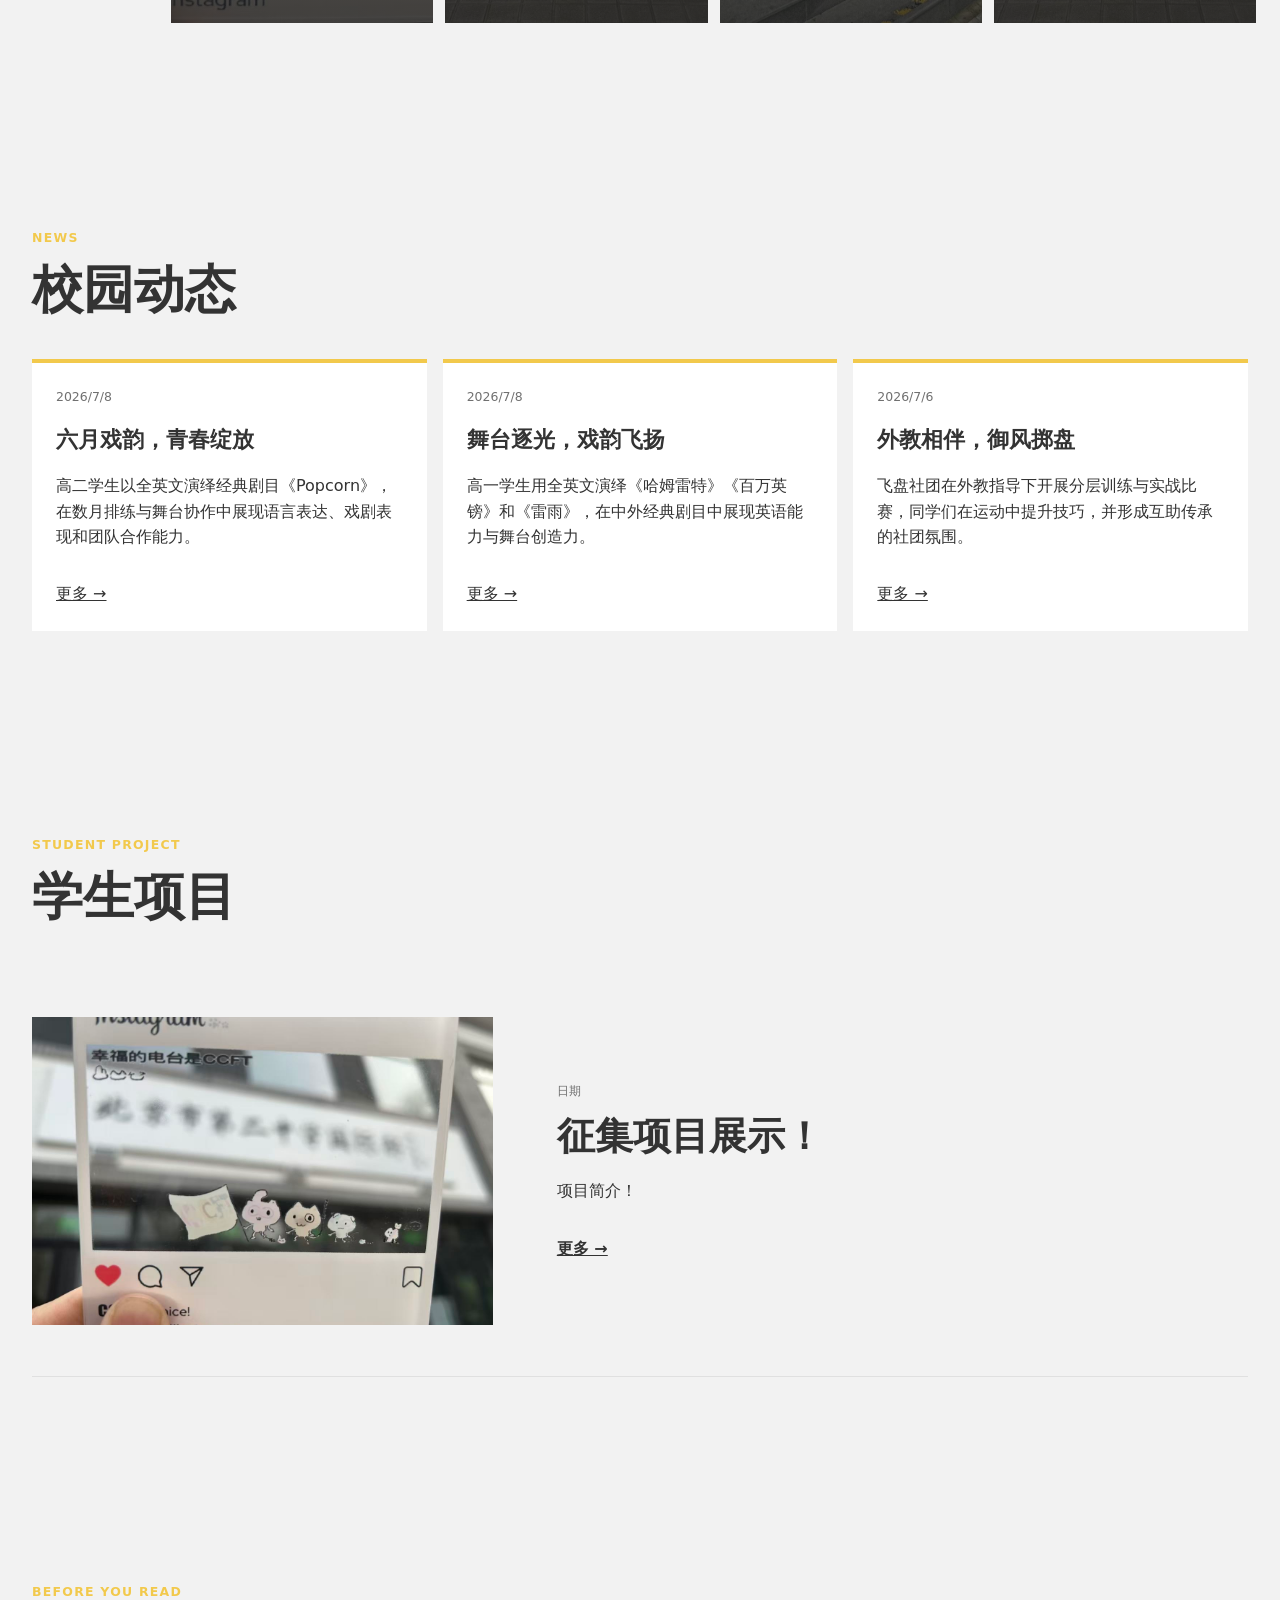
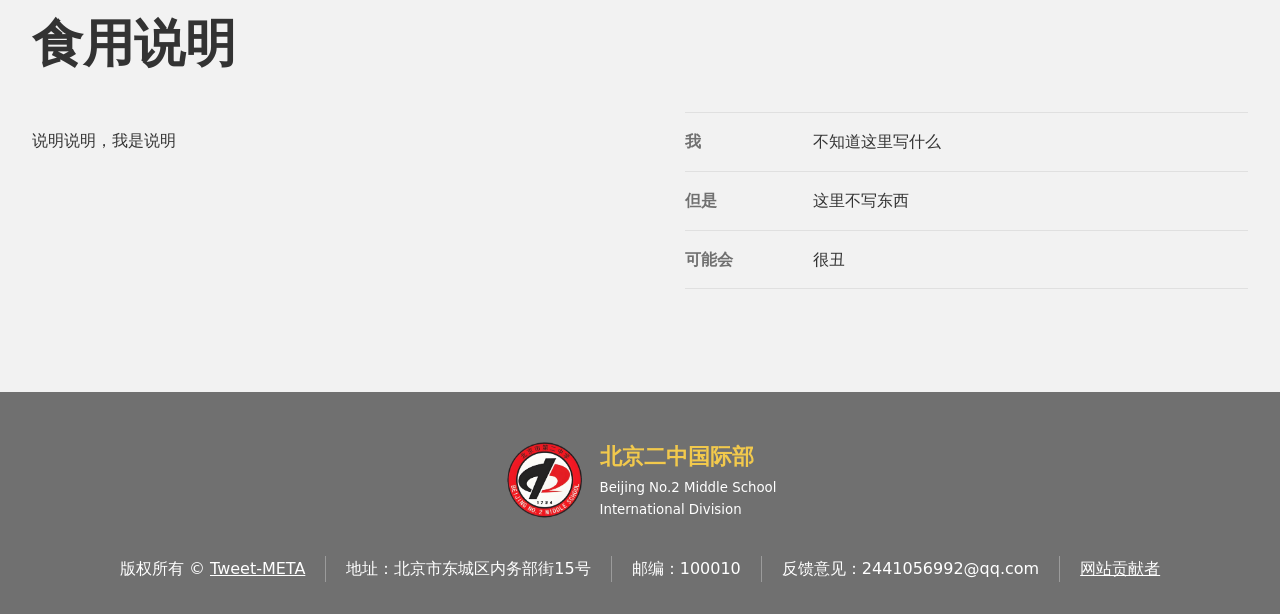
==== commit d128f6f7: "School section prototype" ====
--- a/index.html
+++ b/index.html
@@ -11,16 +11,16 @@
 </head>
 
 <body>
-  <header style="position: sticky; top: 0; z-index: 20; padding: 0; background: var(--gray); color: var(--white);">
-    <div class="wrap" style="width: min(100% - 2rem, 90rem); min-height: 4.5rem; display: flex; align-items: center; gap: 2rem;">
-      <a href="index.html" aria-label="返回首页" style="display: flex; align-items: center; gap: 0.75rem; text-decoration: none; white-space: nowrap;">
-        <img src="assets/img/badge.png" alt="北京二中校徽" style="width: 2.8rem; height: 2.8rem; object-fit: contain;">
-        <span class="brand-name" style="color: var(--yellow); font-weight: 700; line-height: 1.25;">
-          北京二中国际部<small style="display: block; color: var(--white); font-size: 0.6rem; font-weight: 500;">Beijing No.2 Middle School<br>International Division</small>
+  <header class="site-head">
+    <div class="site-bar">
+      <a class="site-brand" href="index.html" aria-label="返回首页">
+        <img src="assets/img/badge.png" alt="北京二中校徽">
+        <span>
+          北京二中国际部<small>Beijing No.2 Middle School<br>International Division</small>
         </span>
       </a>
 
-      <nav class="links" aria-label="主导航" style="margin-left: auto;">
+      <nav class="links" aria-label="主导航">
         <a class="is-on" href="index.html">首页</a>
         <a href="School/index.html">校内</a>
         <a href="OffCampus/index.html">校外</a>
@@ -28,21 +28,14 @@
         <a href="Community/index.html">交流</a>
       </nav>
 
-      <nav class="tools" aria-label="辅助导航" style="padding-left: 1.4rem; border-left: 1px solid rgba(255, 255, 255, 0.35);">
-        <a href="Tools/index.html">工具</a>
-        <a href="#guide">食用说明</a>
-      </nav>
-
-      <details class="menu" style="margin-left: auto; position: relative;">
-        <summary style="cursor: pointer; list-style: none;">☰</summary>
-        <nav class="menu-list" aria-label="移动端导航" style="position: absolute; top: 2.4rem; right: 0; min-width: 11rem; display: grid; padding: 0.75rem; background: var(--gray); border: 1px solid rgba(255, 255, 255, 0.35);">
+      <details class="menu">
+        <summary>☰</summary>
+        <nav class="menu-list" aria-label="移动端导航">
           <a href="index.html">首页</a>
           <a href="School/index.html">校内</a>
           <a href="OffCampus/index.html">校外</a>
           <a href="Planning/index.html">规划</a>
           <a href="Community/index.html">交流</a>
-          <a href="Tools/index.html">工具</a>
-          <a href="#guide">食用说明</a>
         </nav>
       </details>
     </div>
@@ -190,24 +183,22 @@
     </div>
   </main>
 
-  <footer style="margin: 0; padding-block: 3rem 2rem; background: var(--gray); border: 0; color: var(--white);">
-    <div class="wrap" style="width: min(100% - 3rem, 90rem); display: grid; justify-items: center; gap: 2.25rem;">
-      <a href="index.html" aria-label="返回首页" style="display: flex; align-items: center; gap: 1rem; color: var(--white); text-decoration: none;">
-        <img src="assets/img/badge.png" alt="校徽" style="width: 5rem; height: 5rem; object-fit: contain;">
+  <footer class="site-foot">
+    <div class="foot-in">
+      <a class="foot-brand" href="index.html" aria-label="返回首页">
+        <img src="assets/img/badge.png" alt="校徽">
         <span>
-          <b style="display: block; color: var(--yellow); font-size: 1.35rem;">北京二中国际部</b>
-          <small style="display: block; margin-top: 0.2rem;">Beijing No.2 Middle School<br>International Division</small>
+          <b>北京二中国际部</b>
+          <small>Beijing No.2 Middle School<br>International Division</small>
         </span>
       </a>
 
       <div class="foot-meta">
-        <span>
-          版权所有 © <a href="https://github.com/Tweet-META/">Tweet-META</a>
-        </span>
+        <span>版权所有 © <a href="https://github.com/Tweet-META/">Tweet-META</a></span>
         <span>地址：北京市东城区内务部街15号</span>
         <span>邮编：100010</span>
         <a href="mailto:2441056992@qq.com">反馈意见：2441056992@qq.com</a>
-        <a href="#">网站贡献者</a>
+        <span><a href="#">网站贡献者</a></span>
       </div>
     </div>
   </footer>
--- a/assets/css/base.css
+++ b/assets/css/base.css
@@ -1,11 +1,186 @@
+:root {
+  --gray: #707070;
+  --yellow: #f2c94c;
+  --soft: #f2f2f2;
+  --ink: #333;
+  --white: #fff;
+  --line: #e0e0e0;
+}
+
 * {
   box-sizing: border-box;
 }
 
 body {
   margin: 0;
+  background: var(--white);
+  color: var(--ink);
   font-family: system-ui, sans-serif;
   line-height: 1.6;
+}
+
+a {
+  color: inherit;
+}
+
+.site-head {
+  position: sticky;
+  top: 0;
+  z-index: 20;
+  padding: 0;
+  background: var(--gray);
+  color: var(--white);
+}
+
+.site-bar {
+  width: min(100% - 2rem, 90rem);
+  min-height: 4.5rem;
+  margin-inline: auto;
+  display: flex;
+  align-items: center;
+  gap: 2rem;
+}
+
+.site-brand {
+  display: flex;
+  align-items: center;
+  gap: 0.75rem;
+  color: var(--yellow);
+  font-weight: 700;
+  line-height: 1.25;
+  text-decoration: none;
+  white-space: nowrap;
+}
+
+.site-brand img {
+  width: 2.8rem;
+  height: 2.8rem;
+  object-fit: contain;
+}
+
+.site-brand small {
+  display: block;
+  color: var(--white);
+  font-size: 0.6rem;
+  font-weight: 500;
+}
+
+.links,
+.tools {
+  display: flex;
+  align-items: center;
+  gap: 1.4rem;
+}
+
+.links {
+  margin-left: auto;
+}
+
+.links a,
+.tools a {
+  padding-block: 1.45rem 1.2rem;
+  border-bottom: 0.25rem solid transparent;
+  text-decoration: none;
+}
+
+.links a:hover,
+.links .is-on,
+.tools a:hover {
+  border-color: var(--yellow);
+  color: var(--yellow);
+}
+
+.tools {
+  padding-left: 1.4rem;
+  border-left: 1px solid rgba(255, 255, 255, 0.35);
+}
+
+.menu {
+  display: none;
+  margin-left: auto;
+  position: relative;
+}
+
+.menu summary {
+  cursor: pointer;
+  list-style: none;
+}
+
+.menu-list {
+  position: absolute;
+  top: 2.4rem;
+  right: 0;
+  min-width: 11rem;
+  display: grid;
+  padding: 0.75rem;
+  background: var(--gray);
+  border: 1px solid rgba(255, 255, 255, 0.35);
+}
+
+.menu-list a {
+  padding: 0.7rem 0.8rem;
+  text-decoration: none;
+}
+
+.site-foot {
+  margin: 0;
+  padding-block: 3rem 2rem;
+  border: 0;
+  background: var(--gray);
+  color: var(--white);
+}
+
+.foot-in {
+  width: min(100% - 3rem, 90rem);
+  margin-inline: auto;
+  display: grid;
+  justify-items: center;
+  gap: 2.25rem;
+}
+
+.foot-brand {
+  display: flex;
+  align-items: center;
+  gap: 1rem;
+  color: var(--white);
+  text-decoration: none;
+}
+
+.foot-brand img {
+  width: 5rem;
+  height: 5rem;
+  object-fit: contain;
+}
+
+.foot-brand b,
+.foot-brand small {
+  display: block;
+}
+
+.foot-brand b {
+  color: var(--yellow);
+  font-size: 1.35rem;
+}
+
+.foot-brand small {
+  margin-top: 0.2rem;
+}
+
+.foot-meta {
+  display: flex;
+  flex-wrap: wrap;
+  justify-content: center;
+  gap: 0.8rem 1.25rem;
+}
+
+.foot-meta > * {
+  color: var(--white);
+  text-decoration: none;
+}
+
+.foot-meta > * + * {
+  padding-left: 1.25rem;
+  border-left: 1px solid rgba(255, 255, 255, 0.3);
 }
 
 .container {
@@ -64,3 +239,36 @@
   margin-top: 2rem;
   border-top: 1px solid;
 }
+
+@media (max-width: 900px) {
+  .links,
+  .tools {
+    display: none;
+  }
+
+  .menu {
+    display: block;
+  }
+
+  .foot-meta {
+    width: 100%;
+    display: grid;
+    grid-template-columns: repeat(2, minmax(0, 1fr));
+  }
+
+  .foot-meta > * + * {
+    padding-left: 0;
+    border-left: 0;
+  }
+}
+
+@media (max-width: 600px), (max-aspect-ratio: 4 / 3) {
+  .site-brand {
+    font-size: 0.9rem;
+  }
+
+  .foot-meta {
+    grid-template-columns: 1fr;
+    justify-items: center;
+  }
+}
--- a/assets/css/home.css
+++ b/assets/css/home.css
@@ -1,58 +1,10 @@
-:root {
-  --gray: #707070;
-  --yellow: #f2c94c;
-  --soft: #f2f2f2;
-  --ink: #333;
-  --white: #fff;
-  --line: #e0e0e0;
-}
-
 html {
   scroll-behavior: smooth;
-}
-
-body {
-  background: var(--white);
-  color: var(--ink);
-}
-
-a {
-  color: inherit;
 }
 
 .wrap {
   width: min(100% - 3rem, 76rem);
   margin-inline: auto;
-}
-
-.links,
-.tools {
-  display: flex;
-  align-items: center;
-  gap: 1.4rem;
-}
-
-.links a,
-.tools a {
-  padding-block: 1.45rem 1.2rem;
-  border-bottom: 0.25rem solid transparent;
-  text-decoration: none;
-}
-
-.links a:hover,
-.links .is-on,
-.tools a:hover {
-  border-color: var(--yellow);
-  color: var(--yellow);
-}
-
-.menu {
-  display: none;
-}
-
-.menu-list a {
-  padding: 0.7rem 0.8rem;
-  text-decoration: none;
 }
 
 .hero {
@@ -168,6 +120,7 @@
   width: 100%;
   height: 100%;
   object-fit: cover;
+  transition: transform 0.8s ease;
 }
 
 .tile h3 {
@@ -186,9 +139,8 @@
   font-size: 2rem;
 }
 
-.tile:hover {
-  outline: 0.25rem solid var(--yellow);
-  outline-offset: -0.25rem;
+.tile:hover img {
+  transform: scale(1.15);
 }
 
 .feed {
@@ -270,33 +222,7 @@
   color: var(--gray);
 }
 
-.foot-meta {
-  display: flex;
-  flex-wrap: wrap;
-  justify-content: center;
-  gap: 0.8rem 1.25rem;
-}
-
-.foot-meta > * {
-  color: var(--white);
-  text-decoration: none;
-}
-
-.foot-meta > * + * {
-  padding-left: 1.25rem;
-  border-left: 1px solid rgba(255, 255, 255, 0.3);
-}
-
 @media (max-width: 900px) {
-  .links,
-  .tools {
-    display: none;
-  }
-
-  .menu {
-    display: block;
-  }
-
   .tiles {
     grid-template-columns: repeat(2, 1fr);
   }
@@ -313,25 +239,11 @@
     min-height: 13rem;
   }
 
-  .foot-meta {
-    width: 100%;
-    display: grid;
-    grid-template-columns: repeat(2, minmax(0, 1fr));
-  }
-
-  .foot-meta > * + * {
-    padding-left: 0;
-    border-left: 0;
-  }
 }
 
 @media (max-width: 600px), (max-aspect-ratio: 4 / 3) {
   .wrap {
     width: min(100% - 2rem, 76rem);
-  }
-
-  .brand-name {
-    font-size: 0.9rem;
   }
 
   .hero {
@@ -398,14 +310,14 @@
     gap: 0.25rem;
   }
 
-  .foot-meta {
-    grid-template-columns: 1fr;
-    justify-items: center;
-  }
 }
 
 @media (prefers-reduced-motion: reduce) {
   html {
     scroll-behavior: auto;
   }
-}
+
+  .tile img {
+    transition: none;
+  }
+}
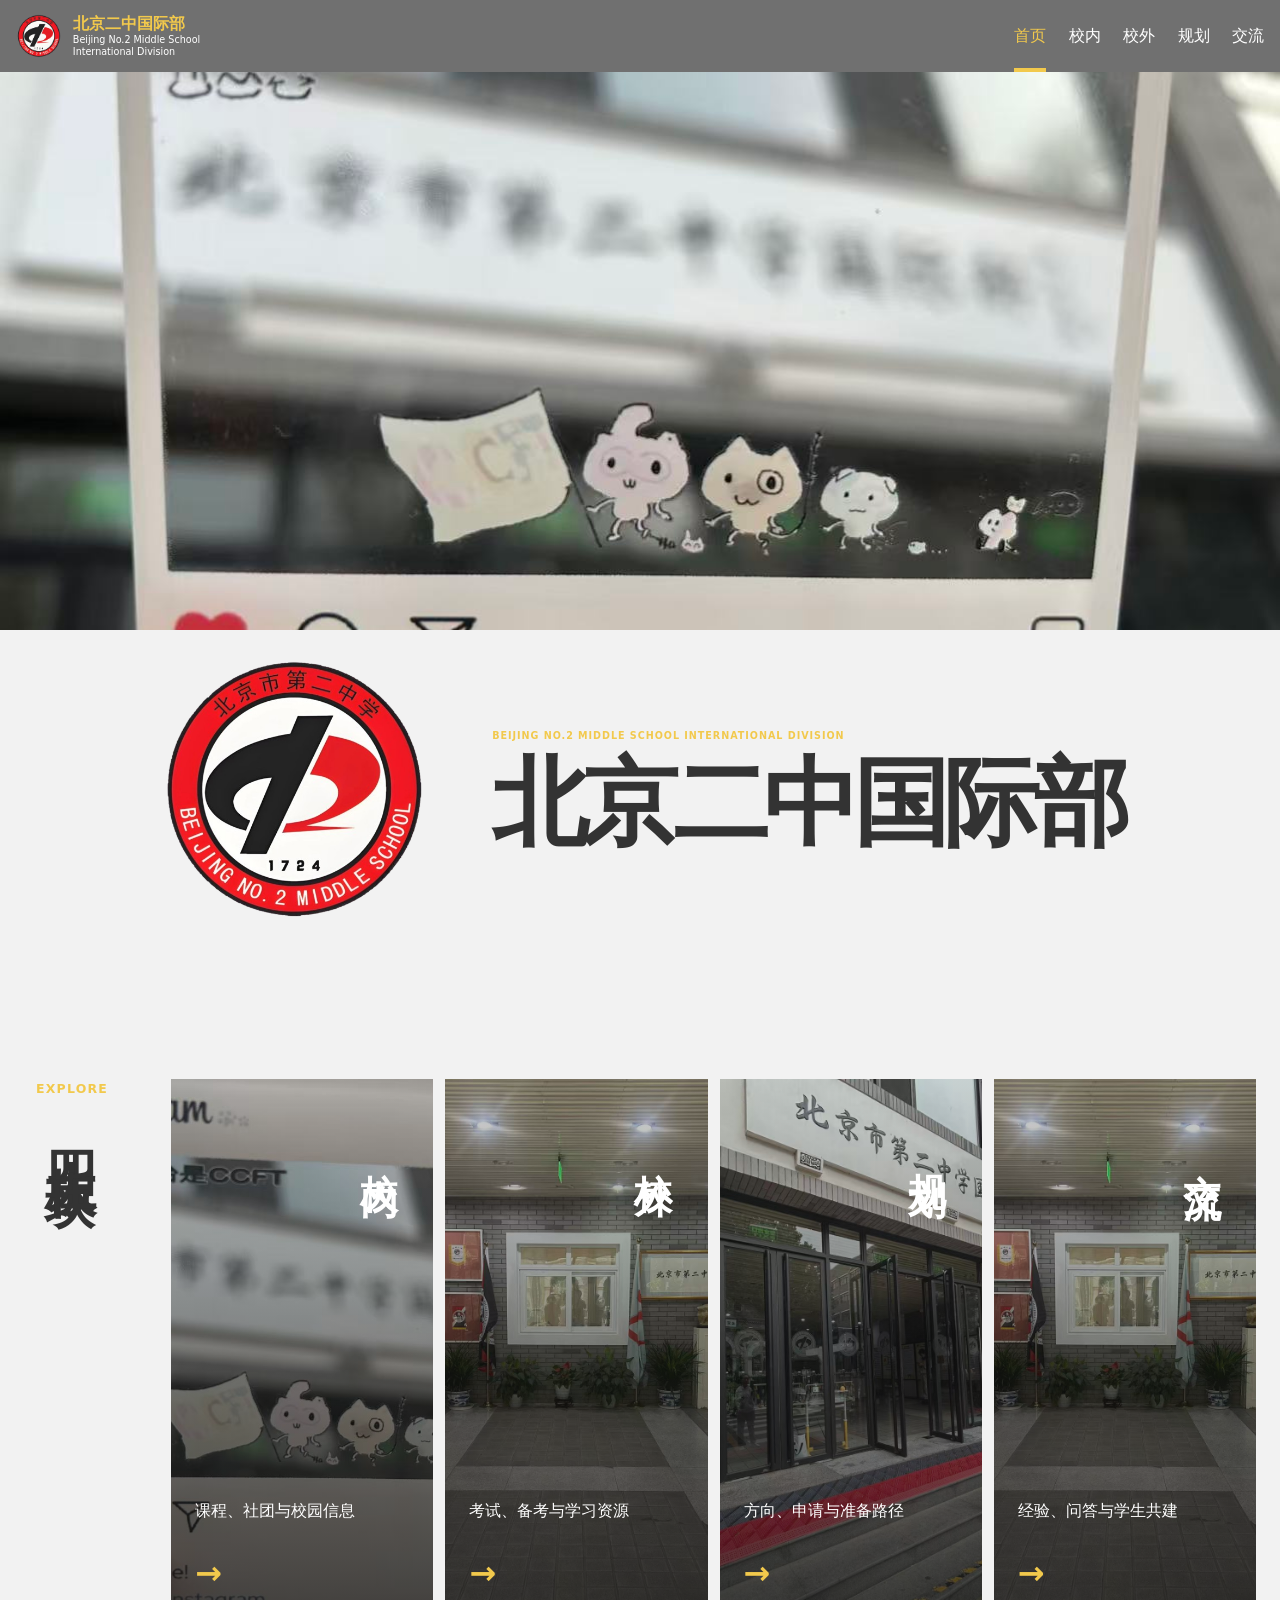
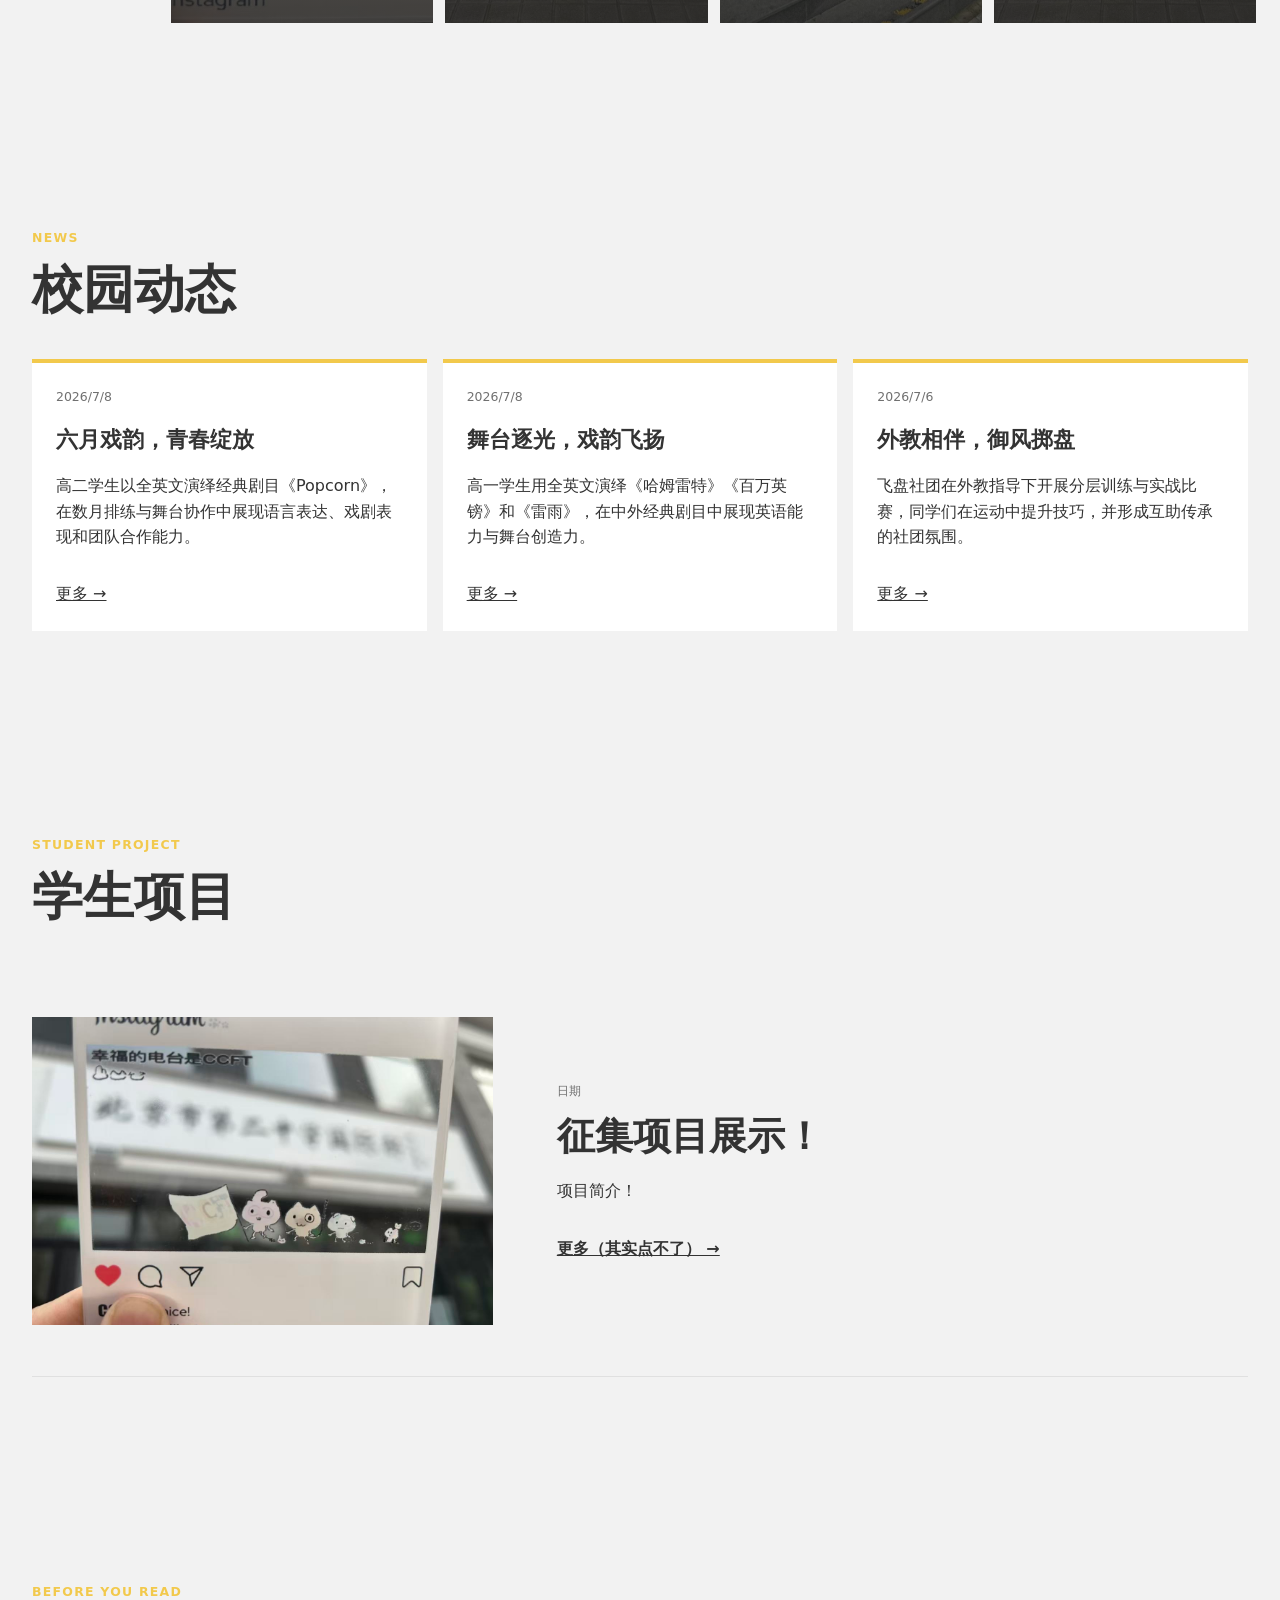
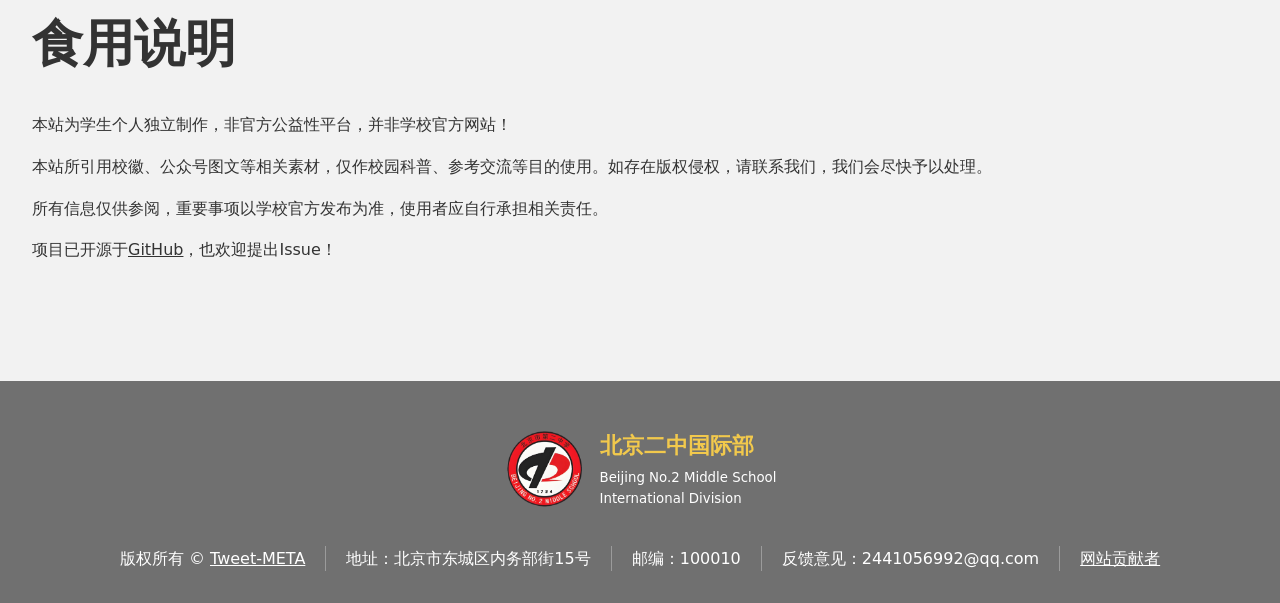
==== commit 61b2ac06: "School, Courses" ====
--- a/index.html
+++ b/index.html
@@ -144,7 +144,7 @@
                 <p class="tag">日期</p>
                 <h3>征集项目展示！</h3>
                 <p>项目简介！</p>
-                <a href="#">更多 →</a>
+                <a href="#">更多（其实点不了） →</a>
               </div>
             </article>
           </div>
@@ -159,25 +159,13 @@
           </div>
         </header>
 
-        <div class="guide-grid">
+        <div>
           <div>
-            <p>说明说明，我是说明</p>
+            <p>本站为学生个人独立制作，非官方公益性平台，并非学校官方网站！</p>
+            <p>本站所引用校徽、公众号图文等相关素材，仅作校园科普、参考交流等目的使用。如存在版权侵权，请联系我们，我们会尽快予以处理。</p>
+            <p>所有信息仅供参阅，重要事项以学校官方发布为准，使用者应自行承担相关责任。</p>
+            <p>项目已开源于<a href="https://github.com/Tweet-META/bj2zin" target="_blank">GitHub</a>，也欢迎提出Issue！</p>
           </div>
-
-          <ul class="notes" style="margin: 0; padding: 0; list-style: none; border-top: 1px solid var(--line);">
-            <li>
-              <b>我</b>
-              <span>不知道这里写什么</span>
-            </li>
-            <li>
-              <b>但是</b>
-              <span>这里不写东西</span>
-            </li>
-            <li>
-              <b>可能会</b>
-              <span>很丑</span>
-            </li>
-          </ul>
         </div>
       </section>
     </div>
--- a/assets/css/home.css
+++ b/assets/css/home.css
@@ -204,24 +204,6 @@
   font-weight: 700;
 }
 
-.guide-grid {
-  display: grid;
-  grid-template-columns: 1fr 1fr;
-  gap: clamp(2rem, 7vw, 6rem);
-}
-
-.notes li {
-  display: grid;
-  grid-template-columns: 7rem 1fr;
-  gap: 1rem;
-  padding-block: 1rem;
-  border-bottom: 1px solid var(--line);
-}
-
-.notes b {
-  color: var(--gray);
-}
-
 @media (max-width: 900px) {
   .tiles {
     grid-template-columns: repeat(2, 1fr);
@@ -273,8 +255,8 @@
   }
 
   .portals,
-  .tiles,
-  .guide-grid {
+  .tiles
+  {
     grid-template-columns: 1fr;
   }
 
@@ -305,11 +287,6 @@
     height: auto;
   }
 
-  .notes li {
-    grid-template-columns: 1fr;
-    gap: 0.25rem;
-  }
-
 }
 
 @media (prefers-reduced-motion: reduce) {
